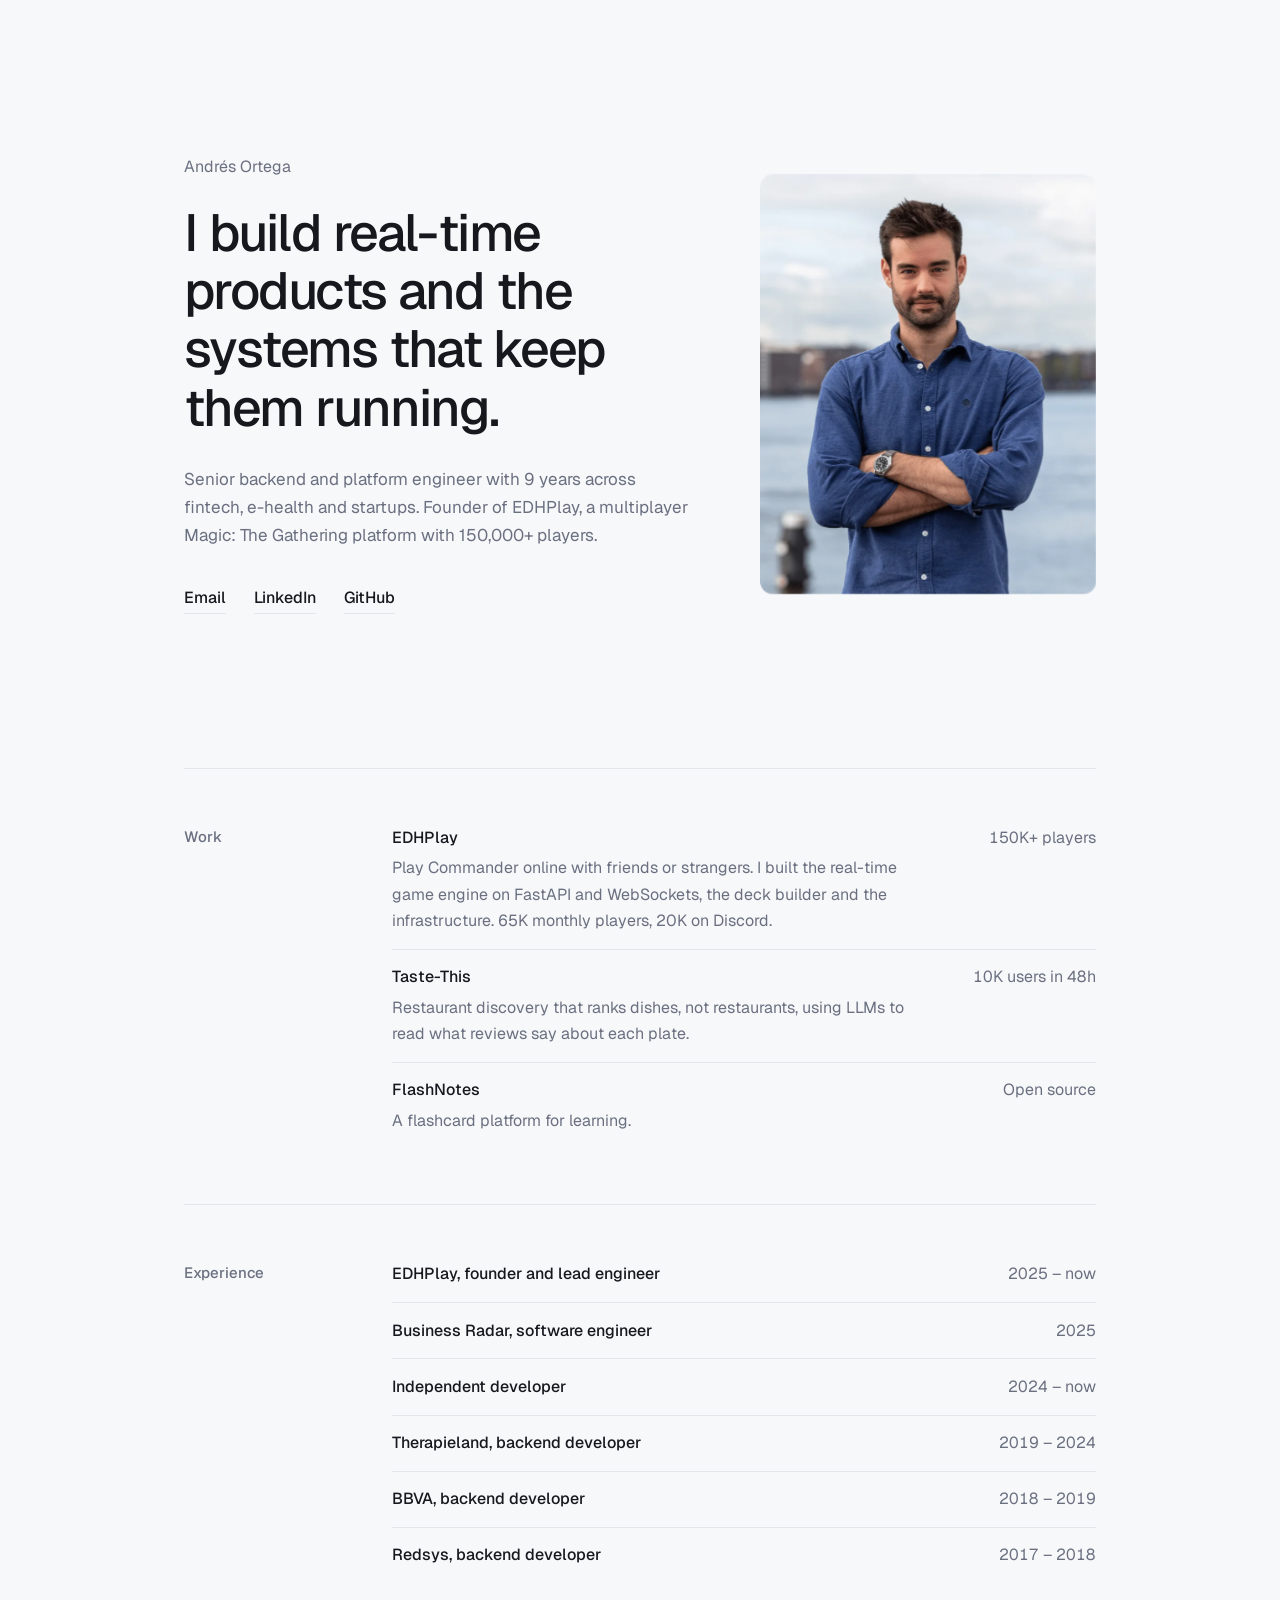
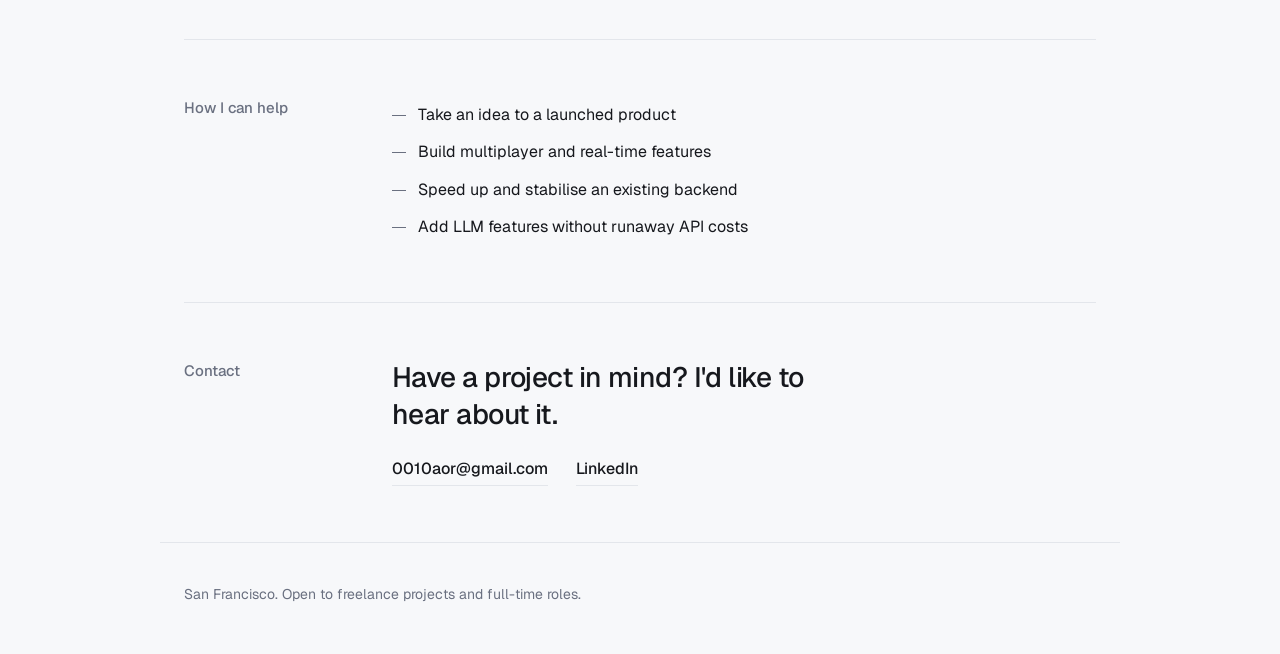
==== index.html @ 53823cbc "Minimal redesign with new portrait" ====
<!doctype html>
<html lang="en">
<head>
<meta charset="utf-8">
<meta name="viewport" content="width=device-width, initial-scale=1">
<title>Andrés Ortega</title>
<meta name="description" content="Senior backend and platform engineer. Founder of EDHPlay, a real-time multiplayer platform with 150K+ players. Available for freelance projects and full-time roles.">
<meta property="og:title" content="Andrés Ortega, backend and platform engineer">
<meta property="og:description" content="I build real-time products and the systems that keep them running.">
<meta property="og:image" content="https://0010aor.github.io/andres.webp">
<link rel="icon" href="favicon.png">
<link rel="preload" as="image" href="andres.webp">
<link rel="preconnect" href="https://fonts.googleapis.com">
<link rel="preconnect" href="https://fonts.gstatic.com" crossorigin>
<link href="https://fonts.googleapis.com/css2?family=Geist:wght@400;500;600&display=swap" rel="stylesheet">
<style>
  :root {
    --bg: #f7f8fa;
    --ink: #16181d;
    --muted: #6a7080;
    --rule: #e3e6eb;
    --accent: #2f4e8c;
  }
  @media (prefers-color-scheme: dark) {
    :root {
      --bg: #101216;
      --ink: #eceef2;
      --muted: #8e95a3;
      --rule: #23262d;
      --accent: #8fa9e0;
    }
  }

  * { box-sizing: border-box; }
  html { -webkit-text-size-adjust: 100%; }
  body {
    margin: 0;
    background: var(--bg);
    color: var(--ink);
    font: 400 1rem/1.65 'Geist', system-ui, sans-serif;
    -webkit-font-smoothing: antialiased;
  }
  a { color: inherit; text-decoration: none; }
  a:focus-visible { outline: 2px solid var(--accent); outline-offset: 3px; border-radius: 2px; }

  main { max-width: 60rem; margin: 0 auto; padding: 0 1.5rem; }

  .hero {
    display: grid;
    grid-template-columns: 1fr 21rem;
    gap: 4rem;
    align-items: center;
    min-height: min(88vh, 48rem);
    padding: 4rem 0;
  }
  .hero .name { margin: 0 0 1.5rem; color: var(--muted); }
  .hero h1 {
    margin: 0;
    font-size: clamp(2rem, 4.4vw, 3.25rem);
    line-height: 1.12;
    font-weight: 500;
    letter-spacing: -.03em;
    max-width: 16ch;
  }
  .hero .intro { margin: 1.75rem 0 0; max-width: 32rem; color: var(--muted); font-size: 1.0625rem; }
  .hero img {
    width: 100%;
    height: auto;
    display: block;
    animation: rise .9s cubic-bezier(.2, .7, .2, 1) both;
  }
  @keyframes rise {
    from { opacity: 0; transform: translateY(12px); }
  }
  @media (prefers-reduced-motion: reduce) {
    .hero img { animation: none; }
  }

  .links { display: flex; flex-wrap: wrap; gap: 1.75rem; margin-top: 2.25rem; }
  .links a { font-weight: 500; border-bottom: 1px solid var(--rule); padding-bottom: 2px; transition: border-color .2s, color .2s; }
  .links a:hover { color: var(--accent); border-color: var(--accent); }

  section {
    display: grid;
    grid-template-columns: 11rem 1fr;
    gap: 2rem;
    padding: 3.5rem 0;
    border-top: 1px solid var(--rule);
  }
  h2 { margin: 0; font-size: .9375rem; font-weight: 500; color: var(--muted); }

  ol, ul { list-style: none; margin: 0; padding: 0; }
  .list li { display: grid; grid-template-columns: 1fr auto; gap: .25rem 2rem; padding: .9rem 0; }
  .list li + li { border-top: 1px solid var(--rule); }
  .list li:first-child { padding-top: 0; }
  .list b { font-weight: 500; }
  .list p { grid-column: 1 / -1; margin: 0; color: var(--muted); max-width: 34rem; }
  .list time, .list .meta { color: var(--muted); font-variant-numeric: tabular-nums; white-space: nowrap; }
  .list a b { transition: color .2s; }
  .list a:hover b { color: var(--accent); }

  .offer li { display: flex; gap: .75rem; padding: .35rem 0; }
  .offer li::before { content: ''; flex: none; width: .9rem; height: 1px; margin-top: .8em; background: var(--muted); }

  .contact p { margin: 0; font-size: clamp(1.375rem, 3vw, 1.75rem); line-height: 1.3; letter-spacing: -.02em; font-weight: 500; max-width: 22ch; }
  .contact .links { margin-top: 1.5rem; }

  footer { max-width: 60rem; margin: 0 auto; padding: 2.5rem 1.5rem 3rem; color: var(--muted); font-size: .875rem; border-top: 1px solid var(--rule); }

  @media (max-width: 760px) {
    .hero { grid-template-columns: 1fr; gap: 2.5rem; min-height: 0; padding: 2.5rem 0 3.5rem; }
    .hero img { max-width: 15rem; order: -1; }
    section { grid-template-columns: 1fr; gap: 1.25rem; padding: 2.75rem 0; }
  }
</style>
</head>
<body>
<main>
  <header class="hero">
    <div>
      <p class="name">Andrés Ortega</p>
      <h1>I build real-time products and the systems that keep them running.</h1>
      <p class="intro">Senior backend and platform engineer with 9 years across fintech, e-health and startups. Founder of EDHPlay, a multiplayer Magic: The Gathering platform with 150,000+ players.</p>
      <nav class="links" aria-label="Contact">
        <a href="mailto:0010aor@gmail.com?subject=Project%20inquiry">Email</a>
        <a href="https://www.linkedin.com/in/0010aor/" target="_blank" rel="noopener">LinkedIn</a>
        <a href="https://github.com/0010aor" target="_blank" rel="noopener">GitHub</a>
      </nav>
    </div>
    <img src="andres.webp" width="800" height="1001" alt="Andrés Ortega">
  </header>

  <section aria-labelledby="work">
    <h2 id="work">Work</h2>
    <ul class="list">
      <li>
        <a href="https://edhplay.com" target="_blank" rel="noopener"><b>EDHPlay</b></a>
        <span class="meta">150K+ players</span>
        <p>Play Commander online with friends or strangers. I built the real-time game engine on FastAPI and WebSockets, the deck builder and the infrastructure. 65K monthly players, 20K on Discord.</p>
      </li>
      <li>
        <b>Taste-This</b>
        <span class="meta">10K users in 48h</span>
        <p>Restaurant discovery that ranks dishes, not restaurants, using LLMs to read what reviews say about each plate.</p>
      </li>
      <li>
        <a href="https://flash-notes.com" target="_blank" rel="noopener"><b>FlashNotes</b></a>
        <span class="meta">Open source</span>
        <p>A flashcard platform for learning.</p>
      </li>
    </ul>
  </section>

  <section aria-labelledby="experience">
    <h2 id="experience">Experience</h2>
    <ol class="list">
      <li><b>EDHPlay, founder and lead engineer</b><time>2025 – now</time></li>
      <li><b>Business Radar, software engineer</b><time>2025</time></li>
      <li><b>Independent developer</b><time>2024 – now</time></li>
      <li><b>Therapieland, backend developer</b><time>2019 – 2024</time></li>
      <li><b>BBVA, backend developer</b><time>2018 – 2019</time></li>
      <li><b>Redsys, backend developer</b><time>2017 – 2018</time></li>
    </ol>
  </section>

  <section aria-labelledby="help">
    <h2 id="help">How I can help</h2>
    <ul class="offer">
      <li>Take an idea to a launched product</li>
      <li>Build multiplayer and real-time features</li>
      <li>Speed up and stabilise an existing backend</li>
      <li>Add LLM features without runaway API costs</li>
    </ul>
  </section>

  <section class="contact" aria-labelledby="contact">
    <h2 id="contact">Contact</h2>
    <div>
      <p>Have a project in mind? I'd like to hear about it.</p>
      <nav class="links" aria-label="Contact">
        <a href="mailto:0010aor@gmail.com?subject=Project%20inquiry">0010aor@gmail.com</a>
        <a href="https://www.linkedin.com/in/0010aor/" target="_blank" rel="noopener">LinkedIn</a>
      </nav>
    </div>
  </section>
</main>
<footer>San Francisco. Open to freelance projects and full-time roles.</footer>
</body>
</html>
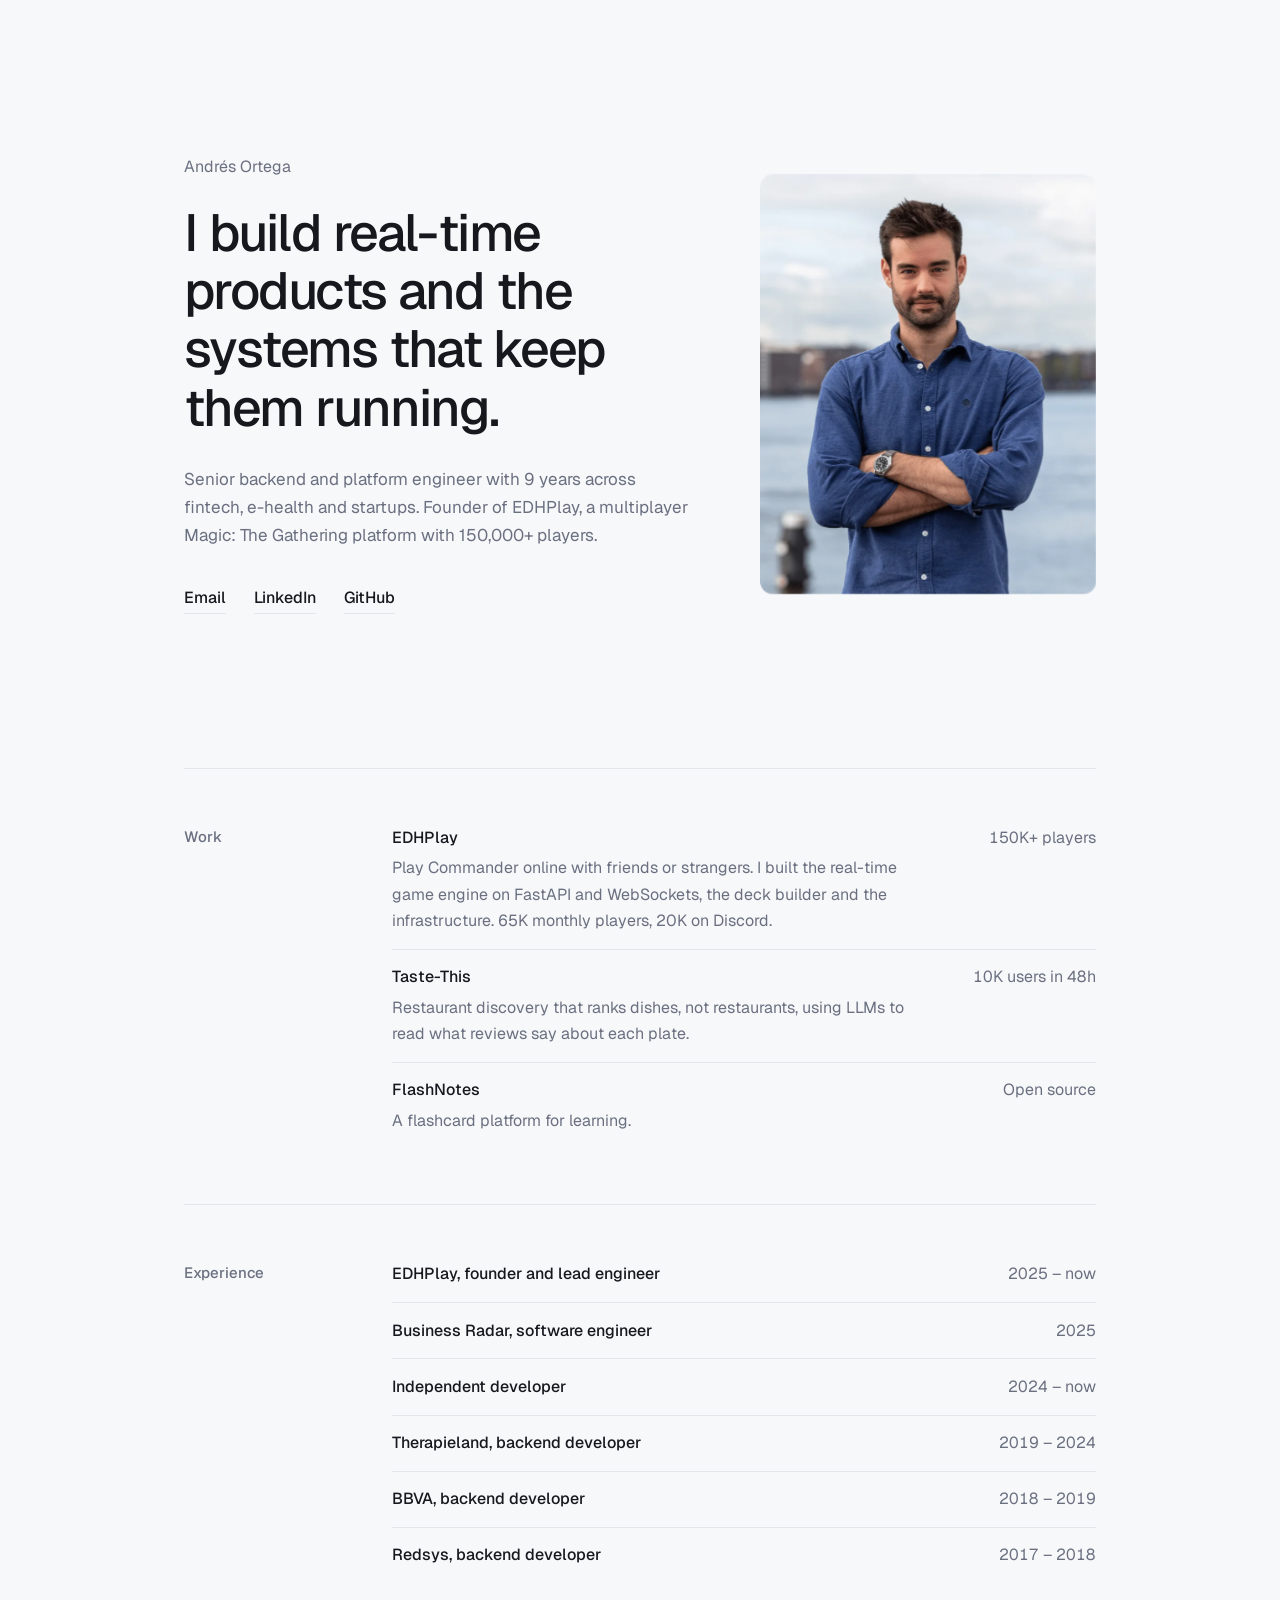
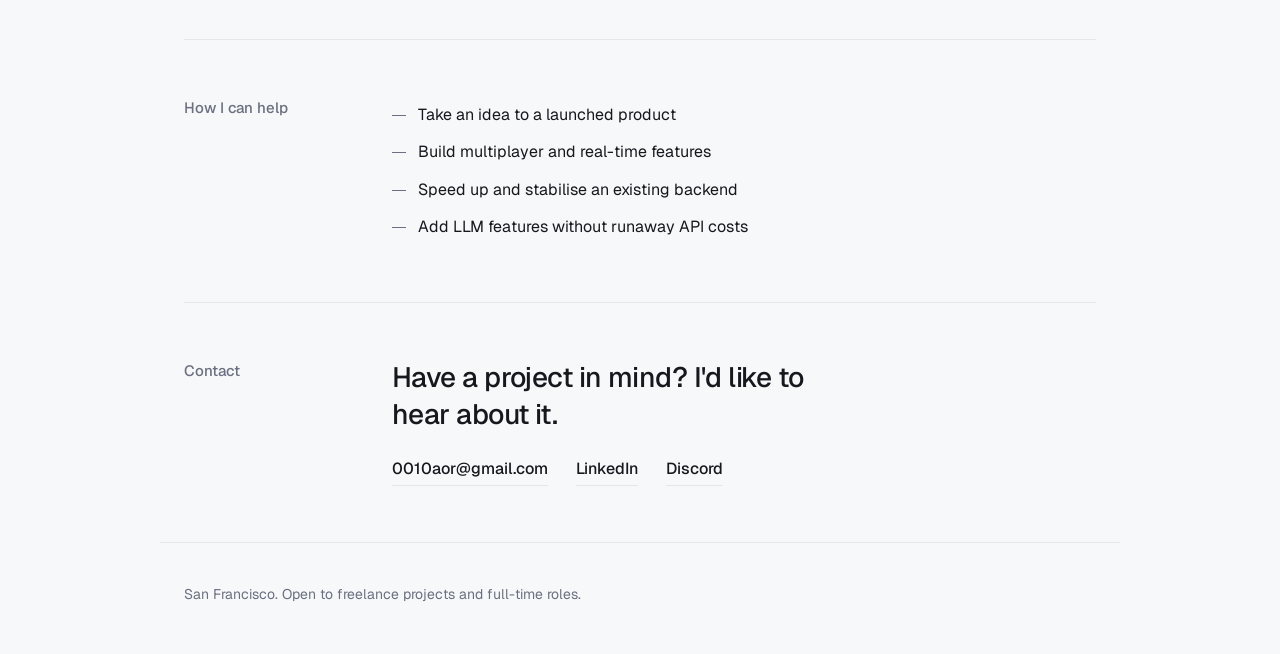
==== commit ba673f0a: "Add Discord to contact links" ====
--- a/index.html
+++ b/index.html
@@ -3,13 +3,44 @@
 <head>
 <meta charset="utf-8">
 <meta name="viewport" content="width=device-width, initial-scale=1">
-<title>Andrés Ortega</title>
-<meta name="description" content="Senior backend and platform engineer. Founder of EDHPlay, a real-time multiplayer platform with 150K+ players. Available for freelance projects and full-time roles.">
+<title>Andrés Ortega, backend engineer and founder of EDHPlay</title>
+<meta name="description" content="Andrés Ortega is a senior backend and platform engineer with 9 years in fintech, e-health and startups, and the founder of EDHPlay, a real-time multiplayer platform with 150K+ players. Available for freelance projects and full-time roles.">
+<link rel="canonical" href="https://0010aor.github.io/">
+<meta name="author" content="Andrés Ortega Rodríguez">
+<meta property="og:type" content="profile">
+<meta property="og:url" content="https://0010aor.github.io/">
+<meta property="og:site_name" content="Andrés Ortega">
 <meta property="og:title" content="Andrés Ortega, backend and platform engineer">
-<meta property="og:description" content="I build real-time products and the systems that keep them running.">
-<meta property="og:image" content="https://0010aor.github.io/andres.webp">
+<meta property="og:description" content="I build real-time products and the systems that keep them running. Founder of EDHPlay, 150K+ players.">
+<meta property="og:image" content="https://0010aor.github.io/og.jpg">
+<meta property="og:image:width" content="1200">
+<meta property="og:image:height" content="630">
+<meta property="og:image:alt" content="Andrés Ortega, backend and platform engineer">
+<meta property="profile:first_name" content="Andrés">
+<meta property="profile:last_name" content="Ortega">
+<meta name="twitter:card" content="summary_large_image">
+<meta name="twitter:title" content="Andrés Ortega, backend and platform engineer">
+<meta name="twitter:description" content="I build real-time products and the systems that keep them running. Founder of EDHPlay, 150K+ players.">
+<meta name="twitter:image" content="https://0010aor.github.io/og.jpg">
+<meta name="theme-color" content="#f7f8fa" media="(prefers-color-scheme: light)">
+<meta name="theme-color" content="#101216" media="(prefers-color-scheme: dark)">
+<script type="application/ld+json">
+{
+  "@context": "https://schema.org",
+  "@type": "Person",
+  "name": "Andrés Ortega Rodríguez",
+  "alternateName": "Andrés Ortega",
+  "url": "https://0010aor.github.io/",
+  "image": "https://0010aor.github.io/andres.webp",
+  "jobTitle": "Senior Backend and Platform Engineer",
+  "worksFor": { "@type": "Organization", "name": "EDHPlay", "url": "https://edhplay.com" },
+  "address": { "@type": "PostalAddress", "addressLocality": "San Francisco", "addressRegion": "CA", "addressCountry": "US" },
+  "alumniOf": { "@type": "CollegeOrUniversity", "name": "University of Jaén" },
+  "knowsAbout": ["Python", "FastAPI", "Django", "TypeScript", "React", "PostgreSQL", "WebSockets", "AWS", "Kubernetes", "LLM integration"],
+  "sameAs": ["https://www.linkedin.com/in/0010aor/", "https://github.com/0010aor"]
+}
+</script>
 <link rel="icon" href="favicon.png">
-<link rel="preload" as="image" href="andres.webp">
 <link rel="preconnect" href="https://fonts.googleapis.com">
 <link rel="preconnect" href="https://fonts.gstatic.com" crossorigin>
 <link href="https://fonts.googleapis.com/css2?family=Geist:wght@400;500;600&display=swap" rel="stylesheet">
@@ -53,8 +84,8 @@
     min-height: min(88vh, 48rem);
     padding: 4rem 0;
   }
-  .hero .name { margin: 0 0 1.5rem; color: var(--muted); }
-  .hero h1 {
+  .hero .name { margin: 0 0 1.5rem; color: var(--muted); font-size: 1rem; font-weight: 400; letter-spacing: 0; }
+  .hero .headline {
     margin: 0;
     font-size: clamp(2rem, 4.4vw, 3.25rem);
     line-height: 1.12;
@@ -118,8 +149,8 @@
 <main>
   <header class="hero">
     <div>
-      <p class="name">Andrés Ortega</p>
-      <h1>I build real-time products and the systems that keep them running.</h1>
+      <h1 class="name">Andrés Ortega</h1>
+      <p class="headline">I build real-time products and the systems that keep them running.</p>
       <p class="intro">Senior backend and platform engineer with 9 years across fintech, e-health and startups. Founder of EDHPlay, a multiplayer Magic: The Gathering platform with 150,000+ players.</p>
       <nav class="links" aria-label="Contact">
         <a href="mailto:0010aor@gmail.com?subject=Project%20inquiry">Email</a>
@@ -127,7 +158,7 @@
         <a href="https://github.com/0010aor" target="_blank" rel="noopener">GitHub</a>
       </nav>
     </div>
-    <img src="andres.webp" width="800" height="1001" alt="Andrés Ortega">
+    <img src="andres.webp" width="800" height="1001" alt="Portrait of Andrés Ortega" fetchpriority="high">
   </header>
 
   <section aria-labelledby="work">
@@ -180,6 +211,7 @@
       <nav class="links" aria-label="Contact">
         <a href="mailto:0010aor@gmail.com?subject=Project%20inquiry">0010aor@gmail.com</a>
         <a href="https://www.linkedin.com/in/0010aor/" target="_blank" rel="noopener">LinkedIn</a>
+        <a href="https://discord.com/users/250268604782739456" target="_blank" rel="noopener">Discord</a>
       </nav>
     </div>
   </section>
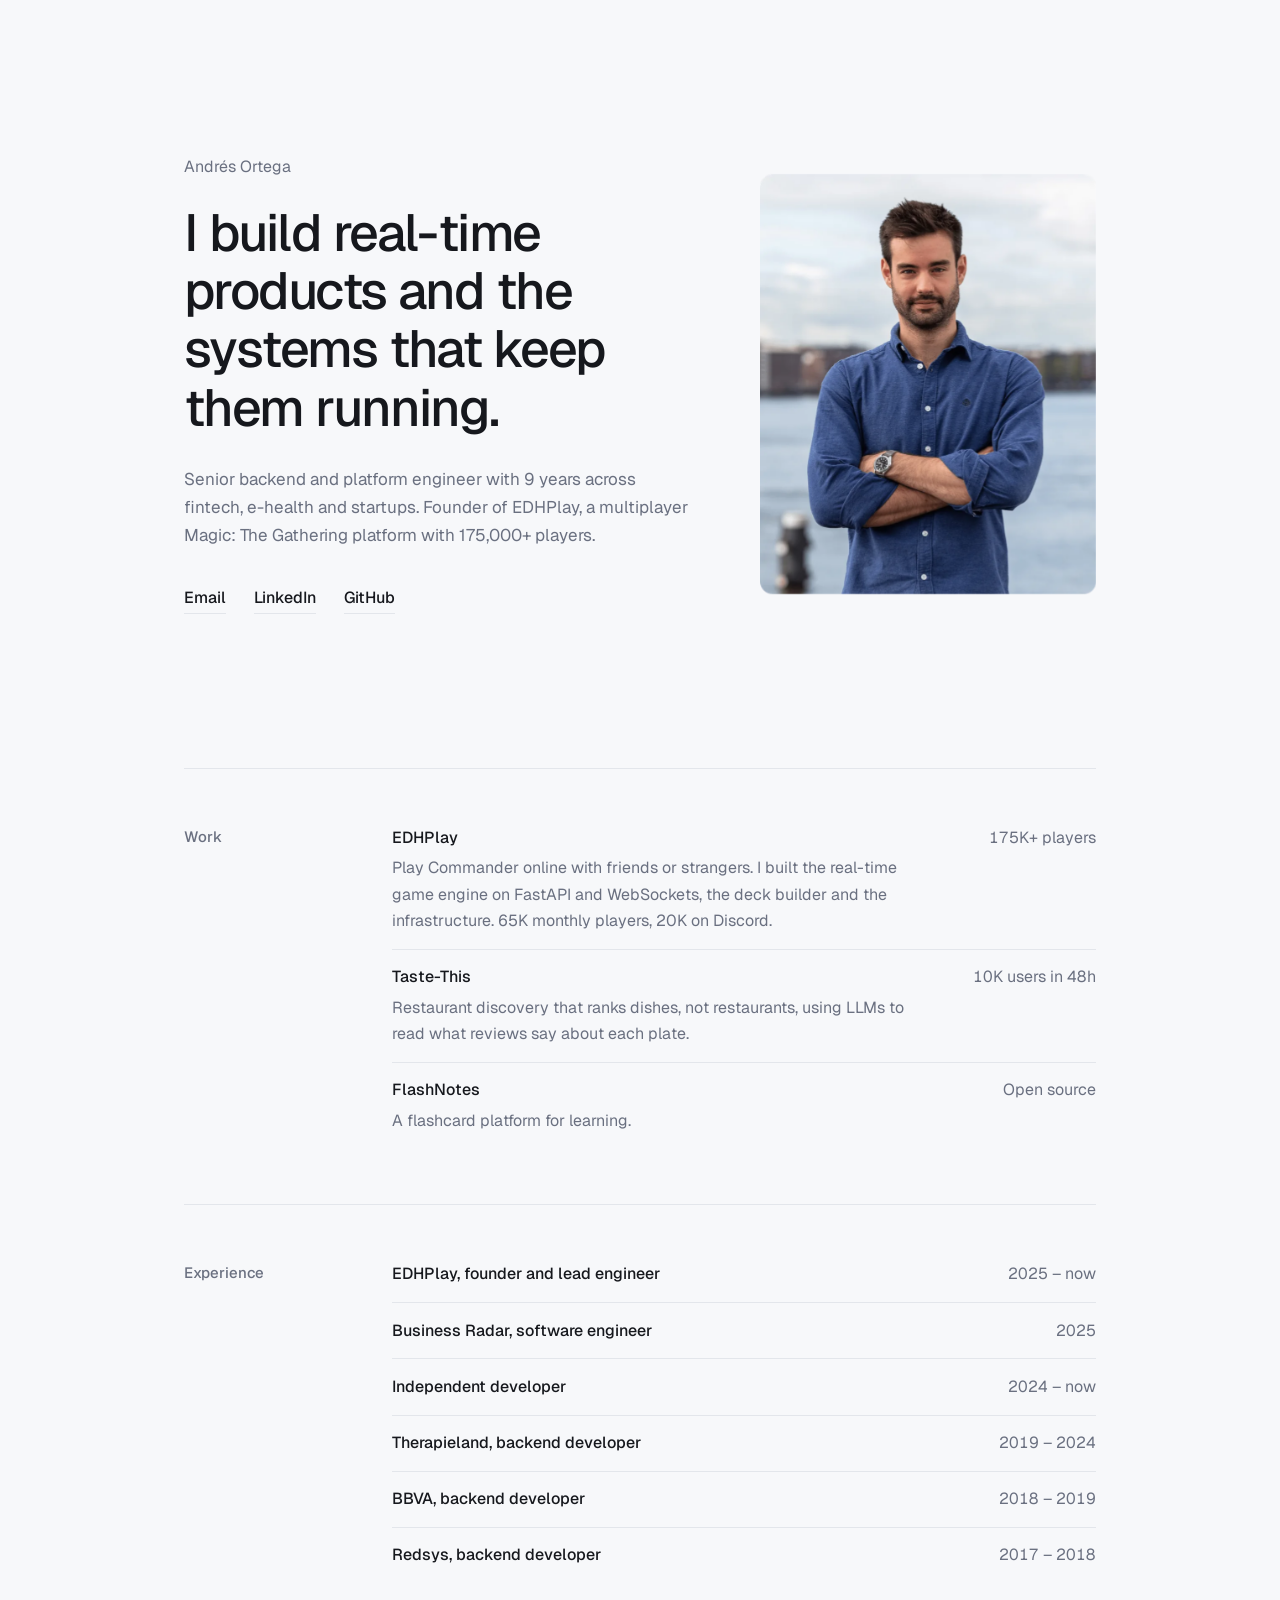
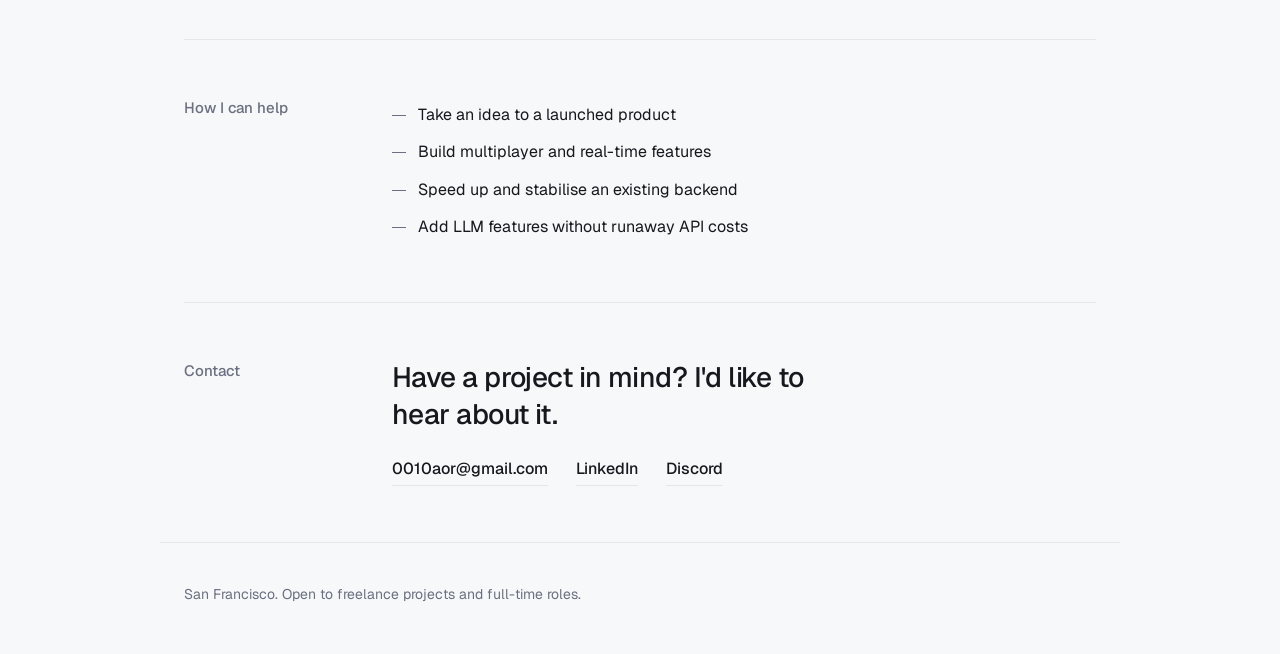
==== commit 9d736d8c: "Update EDHPlay player count to 175K+" ====
--- a/index.html
+++ b/index.html
@@ -4,14 +4,14 @@
 <meta charset="utf-8">
 <meta name="viewport" content="width=device-width, initial-scale=1">
 <title>Andrés Ortega, backend engineer and founder of EDHPlay</title>
-<meta name="description" content="Andrés Ortega is a senior backend and platform engineer with 9 years in fintech, e-health and startups, and the founder of EDHPlay, a real-time multiplayer platform with 150K+ players. Available for freelance projects and full-time roles.">
+<meta name="description" content="Andrés Ortega is a senior backend and platform engineer with 9 years in fintech, e-health and startups, and the founder of EDHPlay, a real-time multiplayer platform with 175K+ players. Available for freelance projects and full-time roles.">
 <link rel="canonical" href="https://0010aor.github.io/">
 <meta name="author" content="Andrés Ortega Rodríguez">
 <meta property="og:type" content="profile">
 <meta property="og:url" content="https://0010aor.github.io/">
 <meta property="og:site_name" content="Andrés Ortega">
 <meta property="og:title" content="Andrés Ortega, backend and platform engineer">
-<meta property="og:description" content="I build real-time products and the systems that keep them running. Founder of EDHPlay, 150K+ players.">
+<meta property="og:description" content="I build real-time products and the systems that keep them running. Founder of EDHPlay, 175K+ players.">
 <meta property="og:image" content="https://0010aor.github.io/og.jpg">
 <meta property="og:image:width" content="1200">
 <meta property="og:image:height" content="630">
@@ -20,7 +20,7 @@
 <meta property="profile:last_name" content="Ortega">
 <meta name="twitter:card" content="summary_large_image">
 <meta name="twitter:title" content="Andrés Ortega, backend and platform engineer">
-<meta name="twitter:description" content="I build real-time products and the systems that keep them running. Founder of EDHPlay, 150K+ players.">
+<meta name="twitter:description" content="I build real-time products and the systems that keep them running. Founder of EDHPlay, 175K+ players.">
 <meta name="twitter:image" content="https://0010aor.github.io/og.jpg">
 <meta name="theme-color" content="#f7f8fa" media="(prefers-color-scheme: light)">
 <meta name="theme-color" content="#101216" media="(prefers-color-scheme: dark)">
@@ -151,7 +151,7 @@
     <div>
       <h1 class="name">Andrés Ortega</h1>
       <p class="headline">I build real-time products and the systems that keep them running.</p>
-      <p class="intro">Senior backend and platform engineer with 9 years across fintech, e-health and startups. Founder of EDHPlay, a multiplayer Magic: The Gathering platform with 150,000+ players.</p>
+      <p class="intro">Senior backend and platform engineer with 9 years across fintech, e-health and startups. Founder of EDHPlay, a multiplayer Magic: The Gathering platform with 175,000+ players.</p>
       <nav class="links" aria-label="Contact">
         <a href="mailto:0010aor@gmail.com?subject=Project%20inquiry">Email</a>
         <a href="https://www.linkedin.com/in/0010aor/" target="_blank" rel="noopener">LinkedIn</a>
@@ -166,7 +166,7 @@
     <ul class="list">
       <li>
         <a href="https://edhplay.com" target="_blank" rel="noopener"><b>EDHPlay</b></a>
-        <span class="meta">150K+ players</span>
+        <span class="meta">175K+ players</span>
         <p>Play Commander online with friends or strangers. I built the real-time game engine on FastAPI and WebSockets, the deck builder and the infrastructure. 65K monthly players, 20K on Discord.</p>
       </li>
       <li>
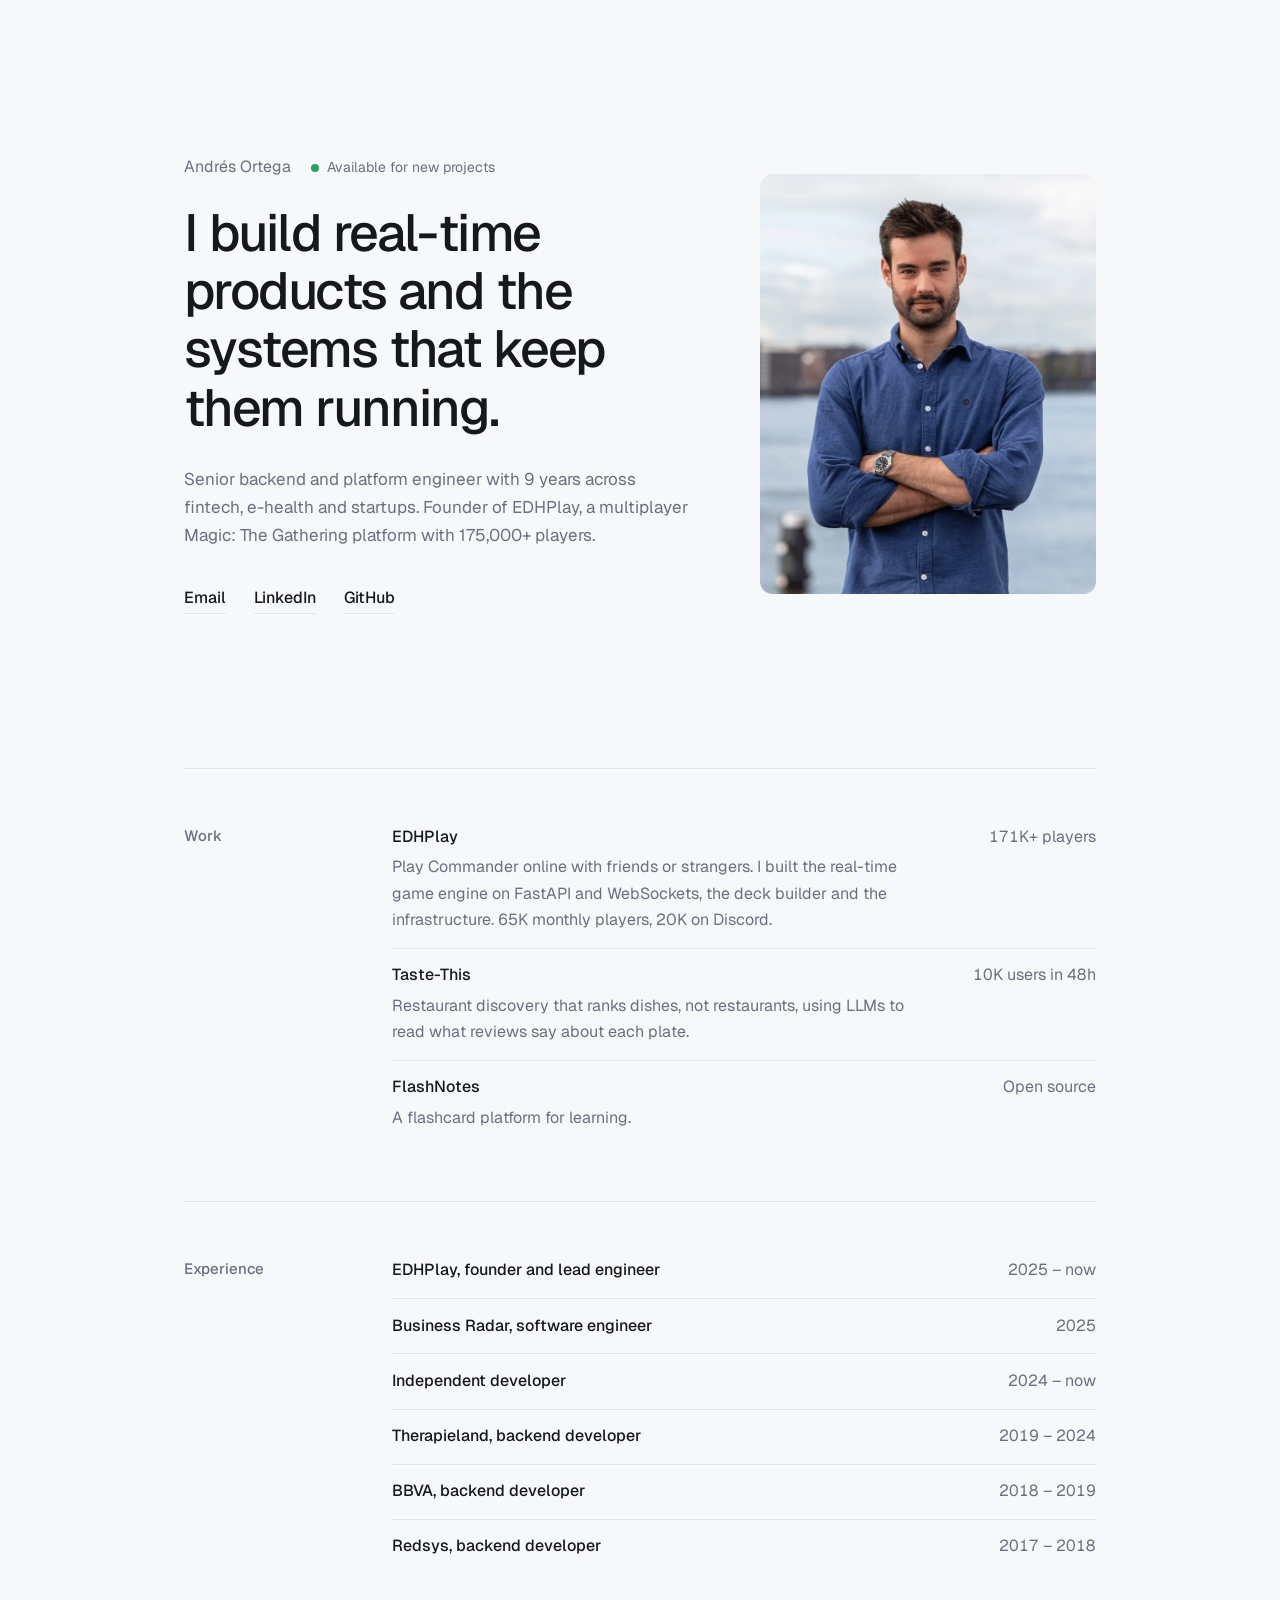
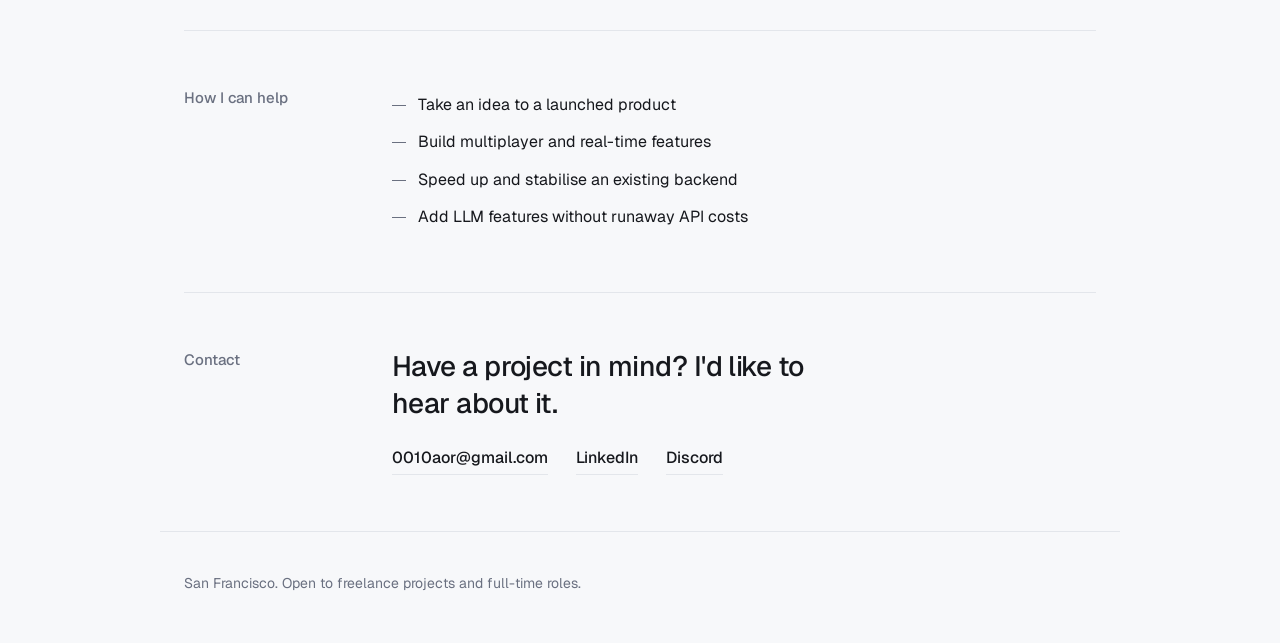
==== commit 3c2a37d3: "Add motion: headline reveals, portrait wipe and tilt, scroll-drawn dividers, count-up" ====
--- a/index.html
+++ b/index.html
@@ -44,8 +44,13 @@
 <link rel="preconnect" href="https://fonts.googleapis.com">
 <link rel="preconnect" href="https://fonts.gstatic.com" crossorigin>
 <link href="https://fonts.googleapis.com/css2?family=Geist:wght@400;500;600&display=swap" rel="stylesheet">
+<script>
+  if (!matchMedia('(prefers-reduced-motion: reduce)').matches) document.documentElement.classList.add('motion')
+</script>
 <style>
   :root {
+    --ease: cubic-bezier(.16, 1, .3, 1);
+    --live: #2e9e5b;
     --bg: #f7f8fa;
     --ink: #16181d;
     --muted: #6a7080;
@@ -94,39 +99,98 @@
     max-width: 16ch;
   }
   .hero .intro { margin: 1.75rem 0 0; max-width: 32rem; color: var(--muted); font-size: 1.0625rem; }
-  .hero img {
-    width: 100%;
-    height: auto;
-    display: block;
-    animation: rise .9s cubic-bezier(.2, .7, .2, 1) both;
-  }
-  @keyframes rise {
-    from { opacity: 0; transform: translateY(12px); }
-  }
-  @media (prefers-reduced-motion: reduce) {
-    .hero img { animation: none; }
-  }
+  .name-row { display: flex; flex-wrap: wrap; align-items: baseline; gap: .5rem 1.25rem; margin: 0 0 1.5rem; }
+  .name-row .name { margin: 0; }
+  .status { display: inline-flex; align-items: center; gap: .5rem; font-size: .875rem; color: var(--muted); }
+  .status::before {
+    content: ''; width: .5rem; height: .5rem; border-radius: 50%; background: var(--live);
+    box-shadow: 0 0 0 0 color-mix(in srgb, var(--live) 55%, transparent);
+  }
+  html.motion .status::before { animation: pulse 2.4s var(--ease) infinite; }
+  @keyframes pulse {
+    70%, 100% { box-shadow: 0 0 0 .55rem color-mix(in srgb, var(--live) 0%, transparent); }
+  }
+
+  .portrait {
+    position: relative;
+    border-radius: 8px;
+    overflow: hidden;
+    transform: perspective(900px) rotateX(var(--rx, 0deg)) rotateY(var(--ry, 0deg));
+    will-change: transform;
+  }
+  .portrait img { width: 100%; height: auto; display: block; }
+  .portrait::after {
+    content: '';
+    position: absolute; inset: 0;
+    background: radial-gradient(circle at var(--mx, 50%) var(--my, 30%), rgb(255 255 255 / .35), transparent 50%);
+    mix-blend-mode: soft-light;
+    opacity: 0;
+    transition: opacity .6s var(--ease);
+    pointer-events: none;
+  }
+  .portrait:hover::after { opacity: 1; }
+
+  .sr-only { position: absolute; width: 1px; height: 1px; overflow: hidden; clip-path: inset(50%); white-space: nowrap; }
+  .split .w { display: inline-block; overflow: hidden; vertical-align: top; padding-bottom: .1em; margin-bottom: -.1em; }
+  .split .w > span { display: inline-block; }
+
+  html.motion .split .w > span {
+    transform: translateY(110%);
+    transition: transform 1.1s var(--ease);
+    transition-delay: calc(var(--d, 0ms) + var(--i) * 45ms);
+  }
+  html.motion .split.in .w > span { transform: none; }
+
+  html.motion .fade { opacity: 0; transform: translateY(10px); transition: opacity 1s var(--ease), transform 1s var(--ease); transition-delay: var(--d, 0ms); }
+  html.motion .fade.in { opacity: 1; transform: none; }
+
+  html.motion .portrait { clip-path: inset(100% 0 0 0 round 8px); transition: clip-path 1.4s var(--ease) .25s; }
+  html.motion .portrait img { transform: scale(1.18); transition: transform 1.9s var(--ease) .25s; }
+  html.motion .portrait.in { clip-path: inset(0 0 0 0 round 8px); }
+  html.motion .portrait.in img { transform: none; }
 
   .links { display: flex; flex-wrap: wrap; gap: 1.75rem; margin-top: 2.25rem; }
-  .links a { font-weight: 500; border-bottom: 1px solid var(--rule); padding-bottom: 2px; transition: border-color .2s, color .2s; }
-  .links a:hover { color: var(--accent); border-color: var(--accent); }
+  .links a {
+    font-weight: 500;
+    padding-bottom: 3px;
+    background:
+      linear-gradient(var(--accent), var(--accent)) 0 100% / 0 1px no-repeat,
+      linear-gradient(var(--rule), var(--rule)) 0 100% / 100% 1px no-repeat;
+    transition: background-size .5s var(--ease), color .3s;
+  }
+  .links a:hover { color: var(--accent); background-size: 100% 1px, 100% 1px; }
 
   section {
     display: grid;
     grid-template-columns: 11rem 1fr;
     gap: 2rem;
     padding: 3.5rem 0;
-    border-top: 1px solid var(--rule);
-  }
+    position: relative;
+  }
+  section::before, .list li + li::before {
+    content: ''; position: absolute; top: 0; left: 0; right: 0; height: 1px;
+    background: var(--rule); transform-origin: left;
+  }
+  html.motion section::before { transform: scaleX(0); transition: transform 1.4s var(--ease); }
+  html.motion section.in::before { transform: none; }
+  html.motion .list li + li::before { transform: scaleX(0); transition: transform 1.1s var(--ease); transition-delay: calc(200ms + var(--i) * 90ms); }
+  html.motion section.in .list li + li::before { transform: none; }
+  html.motion section h2, html.motion .list li > *, html.motion .offer li {
+    opacity: 0; transition: opacity .9s var(--ease); transition-delay: calc(150ms + var(--i, 0) * 90ms);
+  }
+  html.motion section.in h2, html.motion section.in .list li > *, html.motion section.in .offer li { opacity: 1; }
+  html.motion .offer li::before { transform: scaleX(0); transform-origin: left; transition: transform .8s var(--ease); transition-delay: calc(250ms + var(--i) * 90ms); }
+  html.motion section.in .offer li::before { transform: none; }
   h2 { margin: 0; font-size: .9375rem; font-weight: 500; color: var(--muted); }
 
   ol, ul { list-style: none; margin: 0; padding: 0; }
   .list li { display: grid; grid-template-columns: 1fr auto; gap: .25rem 2rem; padding: .9rem 0; }
-  .list li + li { border-top: 1px solid var(--rule); }
+  .list li { position: relative; }
   .list li:first-child { padding-top: 0; }
   .list b { font-weight: 500; }
   .list p { grid-column: 1 / -1; margin: 0; color: var(--muted); max-width: 34rem; }
   .list time, .list .meta { color: var(--muted); font-variant-numeric: tabular-nums; white-space: nowrap; }
+  .list .meta { font-variant-numeric: tabular-nums; }
   .list a b { transition: color .2s; }
   .list a:hover b { color: var(--accent); }
 
@@ -140,7 +204,7 @@
 
   @media (max-width: 760px) {
     .hero { grid-template-columns: 1fr; gap: 2.5rem; min-height: 0; padding: 2.5rem 0 3.5rem; }
-    .hero img { max-width: 15rem; order: -1; }
+    .portrait { max-width: 15rem; order: -1; }
     section { grid-template-columns: 1fr; gap: 1.25rem; padding: 2.75rem 0; }
   }
 </style>
@@ -149,16 +213,19 @@
 <main>
   <header class="hero">
     <div>
-      <h1 class="name">Andrés Ortega</h1>
-      <p class="headline">I build real-time products and the systems that keep them running.</p>
-      <p class="intro">Senior backend and platform engineer with 9 years across fintech, e-health and startups. Founder of EDHPlay, a multiplayer Magic: The Gathering platform with 175,000+ players.</p>
-      <nav class="links" aria-label="Contact">
+      <div class="name-row fade">
+        <h1 class="name">Andrés Ortega</h1>
+        <span class="status">Available for new projects</span>
+      </div>
+      <p class="headline split" style="--d: 150ms">I build real-time products and the systems that keep them running.</p>
+      <p class="intro fade" style="--d: 650ms">Senior backend and platform engineer with 9 years across fintech, e-health and startups. Founder of EDHPlay, a multiplayer Magic: The Gathering platform with 175,000+ players.</p>
+      <nav class="links fade" style="--d: 800ms" aria-label="Contact">
         <a href="mailto:0010aor@gmail.com?subject=Project%20inquiry">Email</a>
         <a href="https://www.linkedin.com/in/0010aor/" target="_blank" rel="noopener">LinkedIn</a>
         <a href="https://github.com/0010aor" target="_blank" rel="noopener">GitHub</a>
       </nav>
     </div>
-    <img src="andres.webp" width="800" height="1001" alt="Portrait of Andrés Ortega" fetchpriority="high">
+    <div class="portrait"><img src="andres.webp" width="800" height="1001" alt="Portrait of Andrés Ortega" fetchpriority="high"></div>
   </header>
 
   <section aria-labelledby="work">
@@ -166,7 +233,7 @@
     <ul class="list">
       <li>
         <a href="https://edhplay.com" target="_blank" rel="noopener"><b>EDHPlay</b></a>
-        <span class="meta">175K+ players</span>
+        <span class="meta" data-count="175" data-suffix="K+ players">175K+ players</span>
         <p>Play Commander online with friends or strangers. I built the real-time game engine on FastAPI and WebSockets, the deck builder and the infrastructure. 65K monthly players, 20K on Discord.</p>
       </li>
       <li>
@@ -207,7 +274,7 @@
   <section class="contact" aria-labelledby="contact">
     <h2 id="contact">Contact</h2>
     <div>
-      <p>Have a project in mind? I'd like to hear about it.</p>
+      <p class="split" style="--d: 200ms">Have a project in mind? I'd like to hear about it.</p>
       <nav class="links" aria-label="Contact">
         <a href="mailto:0010aor@gmail.com?subject=Project%20inquiry">0010aor@gmail.com</a>
         <a href="https://www.linkedin.com/in/0010aor/" target="_blank" rel="noopener">LinkedIn</a>
@@ -217,5 +284,120 @@
   </section>
 </main>
 <footer>San Francisco. Open to freelance projects and full-time roles.</footer>
+<script>
+(() => {
+  const root = document.documentElement
+  const motion = root.classList.contains('motion')
+
+  const splitWords = (el) => {
+    const words = el.textContent.trim().split(/\s+/)
+    const label = document.createElement('span')
+    label.className = 'sr-only'
+    label.textContent = el.textContent.trim()
+    el.textContent = ''
+    el.append(label)
+    words.forEach((word, i) => {
+      const outer = document.createElement('span')
+      outer.className = 'w'
+      outer.setAttribute('aria-hidden', 'true')
+      const inner = document.createElement('span')
+      inner.textContent = word
+      outer.style.setProperty('--i', i)
+      inner.style.setProperty('--i', i)
+      outer.append(inner)
+      el.append(outer, i < words.length - 1 ? ' ' : '')
+    })
+  }
+
+  const resetCounters = () => {
+    document.querySelectorAll('[data-count]').forEach((el) => { el.textContent = `0${el.dataset.suffix}` })
+  }
+
+  const indexChildren = () => {
+    document.querySelectorAll('section').forEach((section) => {
+      section.querySelectorAll('.list li, .offer li').forEach((li, i) => {
+        li.style.setProperty('--i', i)
+        li.querySelectorAll(':scope > *').forEach((child) => child.style.setProperty('--i', i))
+      })
+    })
+  }
+
+  const countUp = (el) => {
+    const target = Number(el.dataset.count)
+    const suffix = el.dataset.suffix
+    const start = performance.now()
+    const duration = 1800
+    const tick = (now) => {
+      const t = Math.min(1, (now - start) / duration)
+      const eased = 1 - Math.pow(1 - t, 4)
+      el.textContent = Math.round(target * eased) + suffix
+      if (t < 1) requestAnimationFrame(tick)
+    }
+    requestAnimationFrame(tick)
+  }
+
+  const revealHero = () => {
+    document.querySelectorAll('.hero .fade, .hero .split, .portrait').forEach((el) => el.classList.add('in'))
+  }
+
+  const revealOnScroll = () => {
+    const observer = new IntersectionObserver((entries) => {
+      entries.forEach((entry) => {
+        if (!entry.isIntersecting) return
+        const el = entry.target
+        el.classList.add('in')
+        el.querySelectorAll('.split').forEach((s) => s.classList.add('in'))
+        el.querySelectorAll('[data-count]').forEach((c) => setTimeout(() => countUp(c), 300))
+        observer.unobserve(el)
+      })
+    }, { rootMargin: '0px 0px -12% 0px' })
+    document.querySelectorAll('main section').forEach((section) => observer.observe(section))
+  }
+
+  const tiltPortrait = () => {
+    if (!matchMedia('(hover: hover) and (pointer: fine)').matches) return
+    const portrait = document.querySelector('.portrait')
+    let target = { x: 0, y: 0 }
+    let current = { x: 0, y: 0 }
+    let frame = null
+    const step = () => {
+      current.x += (target.x - current.x) * 0.12
+      current.y += (target.y - current.y) * 0.12
+      portrait.style.setProperty('--rx', `${(-current.y * 7).toFixed(2)}deg`)
+      portrait.style.setProperty('--ry', `${(current.x * 7).toFixed(2)}deg`)
+      const settled = Math.abs(target.x - current.x) < 0.001 && Math.abs(target.y - current.y) < 0.001
+      frame = settled ? null : requestAnimationFrame(step)
+    }
+    const kick = () => { if (!frame) frame = requestAnimationFrame(step) }
+    portrait.addEventListener('pointermove', (e) => {
+      const rect = portrait.getBoundingClientRect()
+      const px = (e.clientX - rect.left) / rect.width
+      const py = (e.clientY - rect.top) / rect.height
+      target = { x: px - 0.5, y: py - 0.5 }
+      portrait.style.setProperty('--mx', `${px * 100}%`)
+      portrait.style.setProperty('--my', `${py * 100}%`)
+      kick()
+    })
+    portrait.addEventListener('pointerleave', () => { target = { x: 0, y: 0 }; kick() })
+  }
+
+  document.querySelectorAll('.split').forEach(splitWords)
+  if (!motion) return
+  indexChildren()
+  resetCounters()
+  tiltPortrait()
+
+  const img = document.querySelector('.portrait img')
+  const fontsReady = document.fonts ? document.fonts.ready : Promise.resolve()
+  const imageReady = img.decode ? img.decode().catch(() => {}) : Promise.resolve()
+  const timeout = new Promise((resolve) => setTimeout(resolve, 900))
+  Promise.race([Promise.all([fontsReady, imageReady]), timeout]).then(() => {
+    requestAnimationFrame(() => requestAnimationFrame(() => {
+      revealHero()
+      revealOnScroll()
+    }))
+  })
+})()
+</script>
 </body>
 </html>
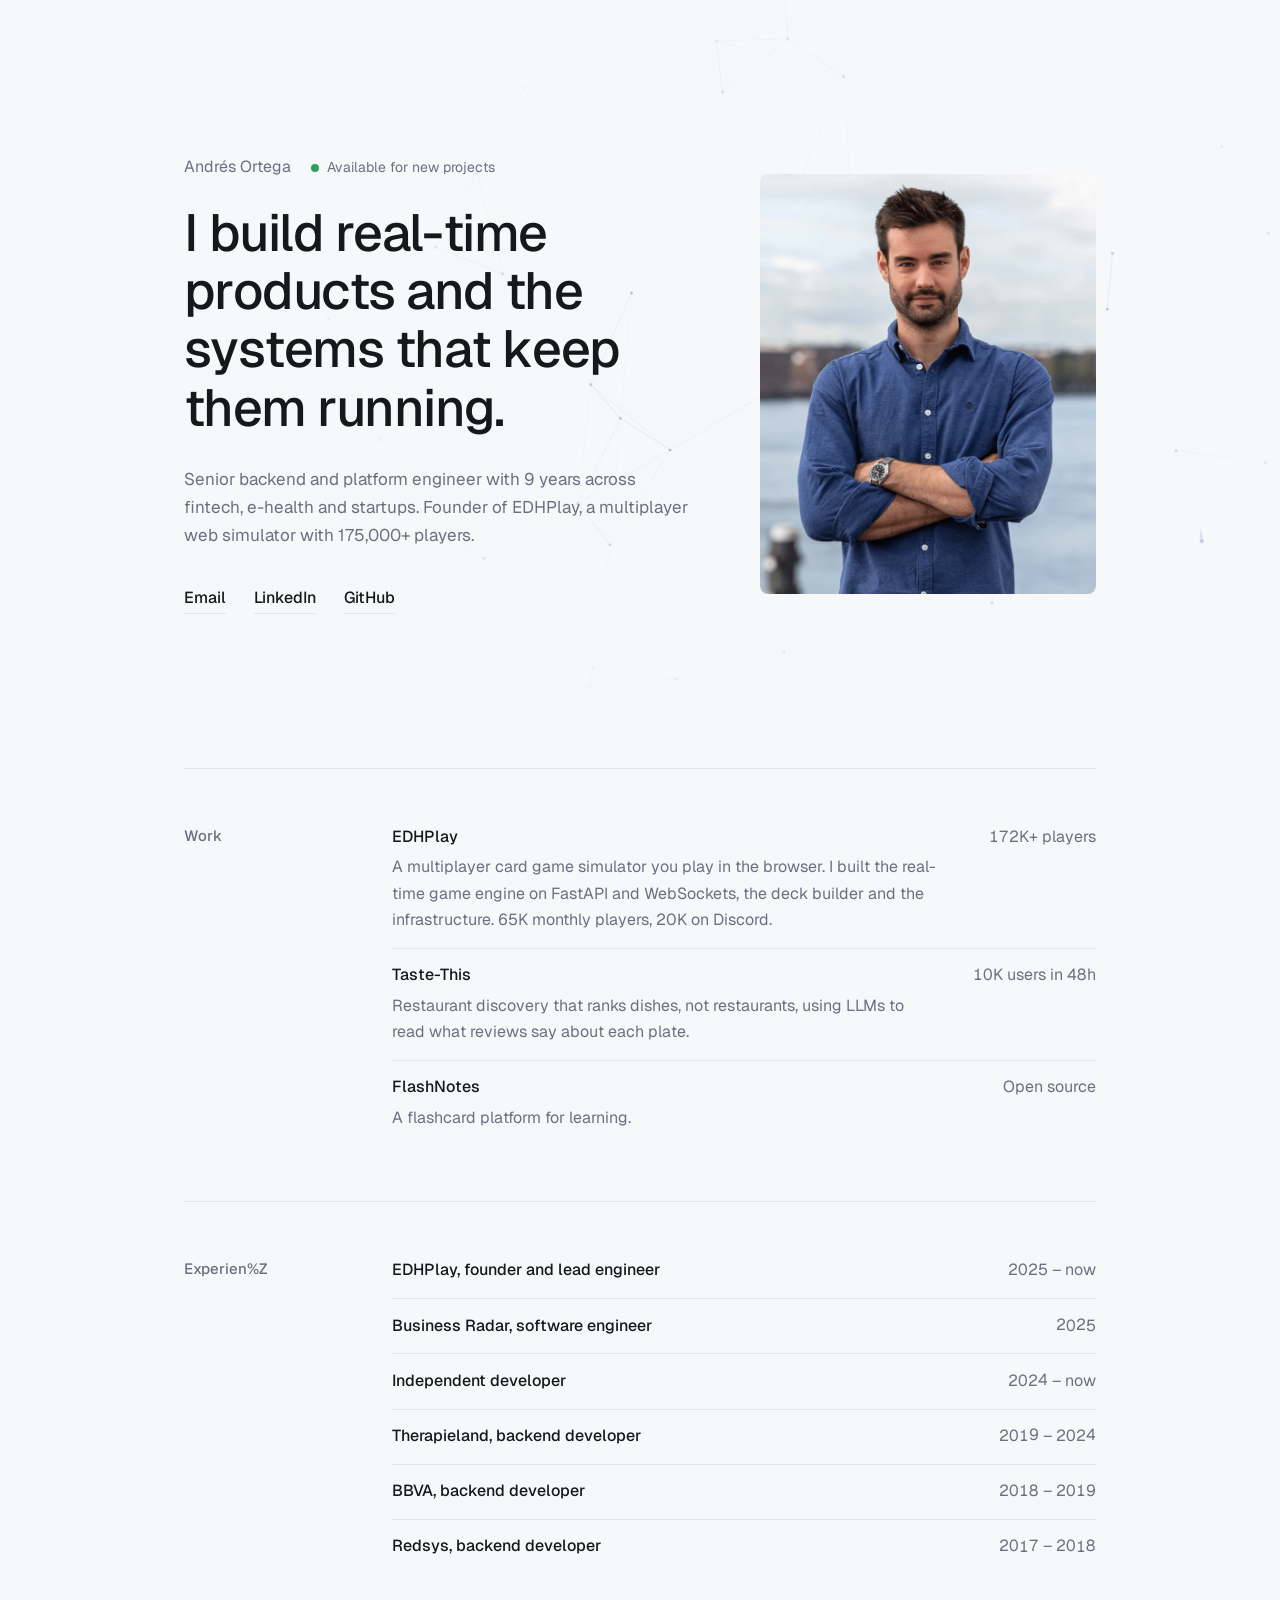
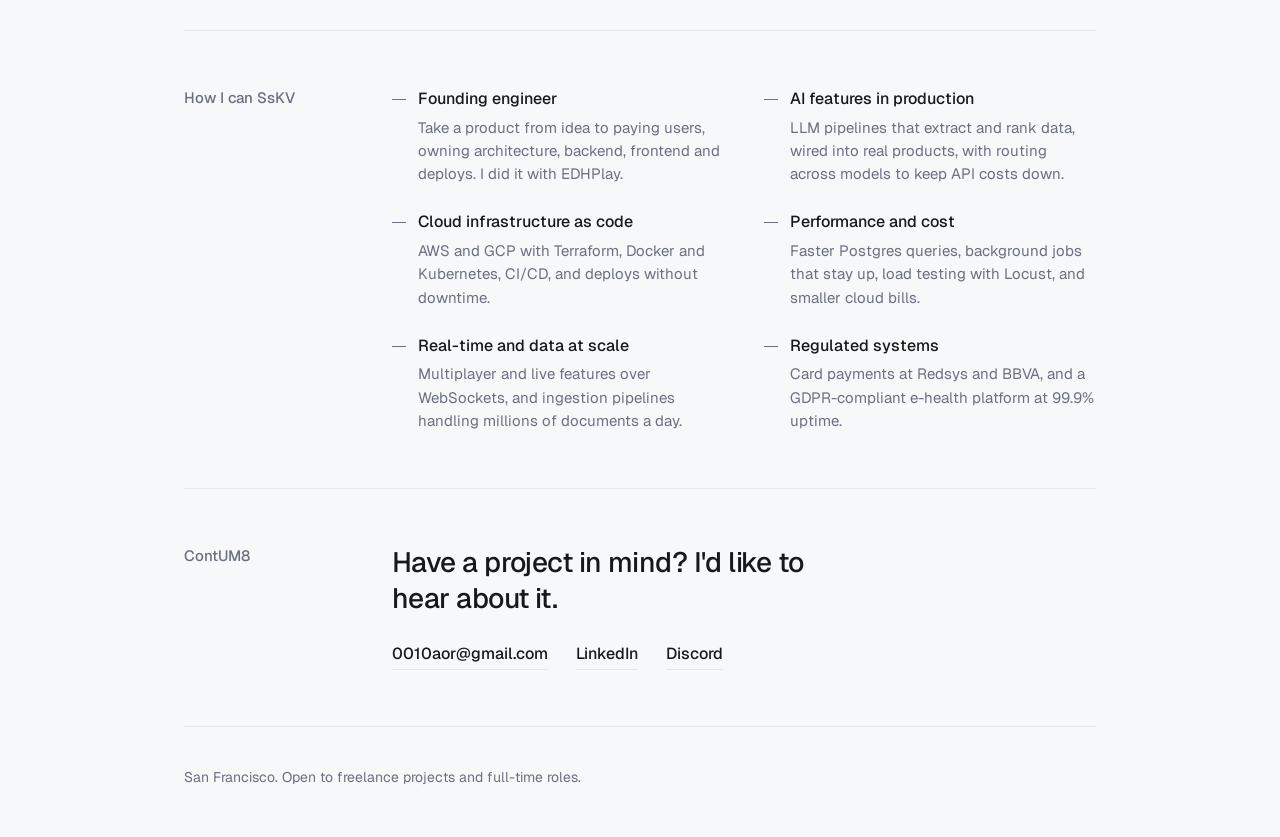
==== commit a87c2b5a: "Showcase motion, project hover previews, refined services" ====
--- a/index.html
+++ b/index.html
@@ -56,6 +56,7 @@
     --muted: #6a7080;
     --rule: #e3e6eb;
     --accent: #2f4e8c;
+    --hover: #eceff4;
   }
   @media (prefers-color-scheme: dark) {
     :root {
@@ -64,6 +65,7 @@
       --muted: #8e95a3;
       --rule: #23262d;
       --accent: #8fa9e0;
+      --hover: #171a20;
     }
   }
 
@@ -75,13 +77,22 @@
     color: var(--ink);
     font: 400 1rem/1.65 'Geist', system-ui, sans-serif;
     -webkit-font-smoothing: antialiased;
+    overflow-x: clip;
   }
   a { color: inherit; text-decoration: none; }
   a:focus-visible { outline: 2px solid var(--accent); outline-offset: 3px; border-radius: 2px; }
+  .sr-only { user-select: none; position: absolute; width: 1px; height: 1px; overflow: hidden; clip-path: inset(50%); white-space: nowrap; }
+
+  .progress {
+    position: fixed; top: 0; left: 0; right: 0; height: 2px; z-index: 10;
+    background: var(--accent); transform-origin: left; transform: scaleX(var(--p, 0));
+    pointer-events: none;
+  }
 
   main { max-width: 60rem; margin: 0 auto; padding: 0 1.5rem; }
 
   .hero {
+    position: relative;
     display: grid;
     grid-template-columns: 1fr 21rem;
     gap: 4rem;
@@ -89,8 +100,30 @@
     min-height: min(88vh, 48rem);
     padding: 4rem 0;
   }
-  .hero .name { margin: 0 0 1.5rem; color: var(--muted); font-size: 1rem; font-weight: 400; letter-spacing: 0; }
-  .hero .headline {
+  .hero > * { position: relative; }
+  .signal {
+    position: absolute; top: 0; bottom: 0; left: 50%; width: 100vw; height: 100%;
+    transform: translateX(-50%);
+    pointer-events: none;
+    -webkit-mask-image: radial-gradient(ellipse 60% 70% at 65% 45%, #000 20%, transparent 75%);
+    mask-image: radial-gradient(ellipse 60% 70% at 65% 45%, #000 20%, transparent 75%);
+  }
+  html.motion .signal { opacity: 0; transition: opacity 2s ease .2s; }
+  html.motion .signal.in { opacity: 1; }
+
+  .name-row { display: flex; flex-wrap: wrap; align-items: baseline; gap: .5rem 1.25rem; margin: 0 0 1.5rem; }
+  .name { margin: 0; color: var(--muted); font-size: 1rem; font-weight: 400; }
+  .status { display: inline-flex; align-items: center; gap: .5rem; font-size: .875rem; color: var(--muted); }
+  .status::before {
+    content: ''; width: .5rem; height: .5rem; border-radius: 50%; background: var(--live);
+    box-shadow: 0 0 0 0 color-mix(in srgb, var(--live) 55%, transparent);
+  }
+  html.motion .status::before { animation: pulse 2.4s var(--ease) infinite; }
+  @keyframes pulse {
+    70%, 100% { box-shadow: 0 0 0 .55rem color-mix(in srgb, var(--live) 0%, transparent); }
+  }
+
+  .headline {
     margin: 0;
     font-size: clamp(2rem, 4.4vw, 3.25rem);
     line-height: 1.12;
@@ -98,18 +131,21 @@
     letter-spacing: -.03em;
     max-width: 16ch;
   }
-  .hero .intro { margin: 1.75rem 0 0; max-width: 32rem; color: var(--muted); font-size: 1.0625rem; }
-  .name-row { display: flex; flex-wrap: wrap; align-items: baseline; gap: .5rem 1.25rem; margin: 0 0 1.5rem; }
-  .name-row .name { margin: 0; }
-  .status { display: inline-flex; align-items: center; gap: .5rem; font-size: .875rem; color: var(--muted); }
-  .status::before {
-    content: ''; width: .5rem; height: .5rem; border-radius: 50%; background: var(--live);
-    box-shadow: 0 0 0 0 color-mix(in srgb, var(--live) 55%, transparent);
-  }
-  html.motion .status::before { animation: pulse 2.4s var(--ease) infinite; }
-  @keyframes pulse {
-    70%, 100% { box-shadow: 0 0 0 .55rem color-mix(in srgb, var(--live) 0%, transparent); }
-  }
+  .headline .c { display: inline-block; will-change: transform; }
+  .intro { margin: 1.75rem 0 0; max-width: 32rem; color: var(--muted); font-size: 1.0625rem; }
+
+  .split .w { display: inline-block; overflow: hidden; vertical-align: top; padding-bottom: .12em; margin-bottom: -.12em; }
+  .split .w > span { display: inline-block; }
+  html.motion .split .w > span {
+    transform: translateY(115%) rotate(4deg);
+    transform-origin: left bottom;
+    transition: transform 1.2s var(--ease);
+    transition-delay: calc(var(--d, 0ms) + var(--i) * 45ms);
+  }
+  html.motion .split.in .w > span { transform: none; }
+
+  html.motion .fade { opacity: 0; transform: translateY(10px); transition: opacity 1s var(--ease), transform 1s var(--ease); transition-delay: var(--d, 0ms); }
+  html.motion .fade.in { opacity: 1; transform: none; }
 
   .portrait {
     position: relative;
@@ -118,7 +154,7 @@
     transform: perspective(900px) rotateX(var(--rx, 0deg)) rotateY(var(--ry, 0deg));
     will-change: transform;
   }
-  .portrait img { width: 100%; height: auto; display: block; }
+  .portrait img { width: 100%; height: auto; display: block; transform: translateY(var(--py, 0px)) scale(1.08); }
   .portrait::after {
     content: '';
     position: absolute; inset: 0;
@@ -129,28 +165,15 @@
     pointer-events: none;
   }
   .portrait:hover::after { opacity: 1; }
-
-  .sr-only { position: absolute; width: 1px; height: 1px; overflow: hidden; clip-path: inset(50%); white-space: nowrap; }
-  .split .w { display: inline-block; overflow: hidden; vertical-align: top; padding-bottom: .1em; margin-bottom: -.1em; }
-  .split .w > span { display: inline-block; }
-
-  html.motion .split .w > span {
-    transform: translateY(110%);
-    transition: transform 1.1s var(--ease);
-    transition-delay: calc(var(--d, 0ms) + var(--i) * 45ms);
-  }
-  html.motion .split.in .w > span { transform: none; }
-
-  html.motion .fade { opacity: 0; transform: translateY(10px); transition: opacity 1s var(--ease), transform 1s var(--ease); transition-delay: var(--d, 0ms); }
-  html.motion .fade.in { opacity: 1; transform: none; }
-
-  html.motion .portrait { clip-path: inset(100% 0 0 0 round 8px); transition: clip-path 1.4s var(--ease) .25s; }
-  html.motion .portrait img { transform: scale(1.18); transition: transform 1.9s var(--ease) .25s; }
+  html.motion .portrait { clip-path: inset(100% 0 0 0 round 8px); transition: clip-path 1.4s var(--ease) .3s; }
+  html.motion .portrait img { transform: translateY(var(--py, 0px)) scale(1.25); transition: transform 2s var(--ease) .3s; }
   html.motion .portrait.in { clip-path: inset(0 0 0 0 round 8px); }
-  html.motion .portrait.in img { transform: none; }
+  html.motion .portrait.in img { transform: translateY(var(--py, 0px)) scale(1.08); }
+  html.motion .portrait.settled img { transition: none; }
 
   .links { display: flex; flex-wrap: wrap; gap: 1.75rem; margin-top: 2.25rem; }
   .links a {
+    display: inline-block;
     font-weight: 500;
     padding-bottom: 3px;
     background:
@@ -161,64 +184,110 @@
   .links a:hover { color: var(--accent); background-size: 100% 1px, 100% 1px; }
 
   section {
+    position: relative;
     display: grid;
     grid-template-columns: 11rem 1fr;
     gap: 2rem;
     padding: 3.5rem 0;
-    position: relative;
-  }
+  }
+  h2 { margin: 0; font-size: .9375rem; font-weight: 500; color: var(--muted); }
   section::before, .list li + li::before {
     content: ''; position: absolute; top: 0; left: 0; right: 0; height: 1px;
     background: var(--rule); transform-origin: left;
   }
   html.motion section::before { transform: scaleX(0); transition: transform 1.4s var(--ease); }
   html.motion section.in::before { transform: none; }
-  html.motion .list li + li::before { transform: scaleX(0); transition: transform 1.1s var(--ease); transition-delay: calc(200ms + var(--i) * 90ms); }
-  html.motion section.in .list li + li::before { transform: none; }
-  html.motion section h2, html.motion .list li > *, html.motion .offer li {
-    opacity: 0; transition: opacity .9s var(--ease); transition-delay: calc(150ms + var(--i, 0) * 90ms);
-  }
-  html.motion section.in h2, html.motion section.in .list li > *, html.motion section.in .offer li { opacity: 1; }
-  html.motion .offer li::before { transform: scaleX(0); transform-origin: left; transition: transform .8s var(--ease); transition-delay: calc(250ms + var(--i) * 90ms); }
-  html.motion section.in .offer li::before { transform: none; }
-  h2 { margin: 0; font-size: .9375rem; font-weight: 500; color: var(--muted); }
 
   ol, ul { list-style: none; margin: 0; padding: 0; }
-  .list li { display: grid; grid-template-columns: 1fr auto; gap: .25rem 2rem; padding: .9rem 0; }
-  .list li { position: relative; }
+  .list li { position: relative; display: grid; grid-template-columns: 1fr auto; gap: .25rem 2rem; padding: .9rem 0; }
   .list li:first-child { padding-top: 0; }
   .list b { font-weight: 500; }
   .list p { grid-column: 1 / -1; margin: 0; color: var(--muted); max-width: 34rem; }
   .list time, .list .meta { color: var(--muted); font-variant-numeric: tabular-nums; white-space: nowrap; }
-  .list .meta { font-variant-numeric: tabular-nums; }
-  .list a b { transition: color .2s; }
-  .list a:hover b { color: var(--accent); }
-
-  .offer li { display: flex; gap: .75rem; padding: .35rem 0; }
-  .offer li::before { content: ''; flex: none; width: .9rem; height: 1px; margin-top: .8em; background: var(--muted); }
+  html.motion .list li + li::before { transform: scaleX(0); transition: transform 1.1s var(--ease); transition-delay: calc(200ms + var(--i) * 90ms); }
+  html.motion section.in .list li + li::before { transform: none; }
+
+  .work li { transition: opacity .5s var(--ease); }
+  .work:hover li:not(:hover) { opacity: .3; }
+  .work li a::after { content: ''; position: absolute; inset: 0; }
+  .work li b { display: inline-block; transition: transform .7s var(--ease), color .4s; }
+  .work li:hover b { transform: translateX(.5rem); }
+  .work li:has(a):hover b { color: var(--accent); }
+  .work li p { transition: color .4s; }
+  .work li:hover p { color: var(--ink); }
+
+  .roll { display: inline-grid; overflow: hidden; height: 1.65em; text-align: right; }
+  .roll > span { grid-area: 1 / 1; transition: transform .6s var(--ease); }
+  .roll > span + span { transform: translateY(105%); color: var(--accent); }
+  .work li:hover .roll > span:first-child { transform: translateY(-105%); }
+  .work li:hover .roll > span + span { transform: none; }
+
+  .preview {
+    position: fixed; left: 0; top: 0; z-index: 5;
+    width: 18rem; aspect-ratio: 16 / 9;
+    border-radius: 10px; overflow: hidden;
+    pointer-events: none;
+    box-shadow: 0 24px 60px -20px rgb(22 24 29 / .35);
+    transform: translate(var(--x, 0px), var(--y, 0px)) translate(-50%, var(--oy, 0px)) rotate(var(--r, 0deg)) scale(var(--s, .6));
+    transform-origin: 50% 50%;
+    opacity: 0;
+    transition: opacity .35s var(--ease);
+  }
+  .preview.on { opacity: 1; }
+  .preview img {
+    position: absolute; inset: 0; width: 100%; height: 100%; object-fit: cover;
+    clip-path: inset(100% 0 0 0);
+    transform: scale(1.2);
+    transition: clip-path .7s var(--ease), transform 1s var(--ease);
+  }
+  .preview img.active { clip-path: inset(0 0 0 0); transform: none; }
+
+  .odo { display: inline-flex; overflow: hidden; height: 1.65em; vertical-align: top; }
+  .odo .col { display: flex; flex-direction: column; transform: translateY(calc(var(--n) * -1.65em)); }
+  .odo .col span { height: 1.65em; }
+  html.motion .odo .col { transform: translateY(0); transition: transform 1.6s var(--ease); transition-delay: calc(300ms + var(--i) * 90ms + var(--k) * 60ms); }
+  html.motion section.in .odo .col { transform: translateY(calc(var(--n) * -1.65em)); }
+
+  html.motion section h2, html.motion .list li > *, html.motion .offer li {
+    opacity: 0; transition: opacity .9s var(--ease); transition-delay: calc(150ms + var(--i, 0) * 90ms);
+  }
+  html.motion section.in h2, html.motion section.in .list li > *, html.motion section.in .offer li { opacity: 1; }
+  html.motion .list li > time { opacity: 1; }
+
+  .offer { display: grid; grid-template-columns: 1fr 1fr; gap: 1.5rem 2.5rem; }
+  .offer li { display: flex; gap: .75rem; }
+  .offer b { display: block; font-weight: 500; }
+  .offer span { display: block; color: var(--muted); font-size: .9375rem; line-height: 1.55; margin-top: .2rem; }
+  .offer li::before { content: ''; flex: none; width: .9rem; height: 1px; margin-top: .8em; background: var(--muted); transform-origin: left; }
+  html.motion .offer li::before { transform: scaleX(0); transition: transform .8s var(--ease); transition-delay: calc(250ms + var(--i) * 90ms); }
+  html.motion section.in .offer li::before { transform: none; }
 
   .contact p { margin: 0; font-size: clamp(1.375rem, 3vw, 1.75rem); line-height: 1.3; letter-spacing: -.02em; font-weight: 500; max-width: 22ch; }
   .contact .links { margin-top: 1.5rem; }
 
-  footer { max-width: 60rem; margin: 0 auto; padding: 2.5rem 1.5rem 3rem; color: var(--muted); font-size: .875rem; border-top: 1px solid var(--rule); }
+  footer { position: relative; max-width: 60rem; margin: 0 auto; padding: 2.5rem 1.5rem 3rem; color: var(--muted); font-size: .875rem; }
+  footer::before { content: ''; position: absolute; top: 0; left: 1.5rem; right: 1.5rem; height: 1px; background: var(--rule); }
 
   @media (max-width: 760px) {
     .hero { grid-template-columns: 1fr; gap: 2.5rem; min-height: 0; padding: 2.5rem 0 3.5rem; }
     .portrait { max-width: 15rem; order: -1; }
     section { grid-template-columns: 1fr; gap: 1.25rem; padding: 2.75rem 0; }
+    .offer { grid-template-columns: 1fr; }
   }
 </style>
 </head>
 <body>
+<div class="progress" aria-hidden="true"></div>
 <main>
   <header class="hero">
+    <canvas class="signal" aria-hidden="true"></canvas>
     <div>
       <div class="name-row fade">
-        <h1 class="name">Andrés Ortega</h1>
+        <h1 class="name" data-scramble>Andrés Ortega</h1>
         <span class="status">Available for new projects</span>
       </div>
       <p class="headline split" style="--d: 150ms">I build real-time products and the systems that keep them running.</p>
-      <p class="intro fade" style="--d: 650ms">Senior backend and platform engineer with 9 years across fintech, e-health and startups. Founder of EDHPlay, a multiplayer Magic: The Gathering platform with 175,000+ players.</p>
+      <p class="intro fade" style="--d: 650ms">Senior backend and platform engineer with 9 years across fintech, e-health and startups. Founder of EDHPlay, a multiplayer web simulator with 175,000+ players.</p>
       <nav class="links fade" style="--d: 800ms" aria-label="Contact">
         <a href="mailto:0010aor@gmail.com?subject=Project%20inquiry">Email</a>
         <a href="https://www.linkedin.com/in/0010aor/" target="_blank" rel="noopener">LinkedIn</a>
@@ -229,12 +298,12 @@
   </header>
 
   <section aria-labelledby="work">
-    <h2 id="work">Work</h2>
-    <ul class="list">
+    <h2 id="work" data-scramble>Work</h2>
+    <ul class="list work">
       <li>
-        <a href="https://edhplay.com" target="_blank" rel="noopener"><b>EDHPlay</b></a>
-        <span class="meta" data-count="175" data-suffix="K+ players">175K+ players</span>
-        <p>Play Commander online with friends or strangers. I built the real-time game engine on FastAPI and WebSockets, the deck builder and the infrastructure. 65K monthly players, 20K on Discord.</p>
+        <a href="https://edhplay.com" target="_blank" rel="noopener" data-preview="preview-edhplay.webp"><b>EDHPlay</b></a>
+        <span class="meta roll"><span data-count="175" data-suffix="K+ players">175K+ players</span><span aria-hidden="true">edhplay.com</span></span>
+        <p>A multiplayer card game simulator you play in the browser. I built the real-time game engine on FastAPI and WebSockets, the deck builder and the infrastructure. 65K monthly players, 20K on Discord.</p>
       </li>
       <li>
         <b>Taste-This</b>
@@ -242,15 +311,15 @@
         <p>Restaurant discovery that ranks dishes, not restaurants, using LLMs to read what reviews say about each plate.</p>
       </li>
       <li>
-        <a href="https://flash-notes.com" target="_blank" rel="noopener"><b>FlashNotes</b></a>
-        <span class="meta">Open source</span>
+        <a href="https://flash-notes.com" target="_blank" rel="noopener" data-preview="preview-flashnotes.webp"><b>FlashNotes</b></a>
+        <span class="meta roll"><span>Open source</span><span aria-hidden="true">flash-notes.com</span></span>
         <p>A flashcard platform for learning.</p>
       </li>
     </ul>
   </section>
 
   <section aria-labelledby="experience">
-    <h2 id="experience">Experience</h2>
+    <h2 id="experience" data-scramble>Experience</h2>
     <ol class="list">
       <li><b>EDHPlay, founder and lead engineer</b><time>2025 – now</time></li>
       <li><b>Business Radar, software engineer</b><time>2025</time></li>
@@ -262,19 +331,21 @@
   </section>
 
   <section aria-labelledby="help">
-    <h2 id="help">How I can help</h2>
+    <h2 id="help" data-scramble>How I can help</h2>
     <ul class="offer">
-      <li>Take an idea to a launched product</li>
-      <li>Build multiplayer and real-time features</li>
-      <li>Speed up and stabilise an existing backend</li>
-      <li>Add LLM features without runaway API costs</li>
+      <li><div><b>Founding engineer</b><span>Take a product from idea to paying users, owning architecture, backend, frontend and deploys. I did it with EDHPlay.</span></div></li>
+      <li><div><b>AI features in production</b><span>LLM pipelines that extract and rank data, wired into real products, with routing across models to keep API costs down.</span></div></li>
+      <li><div><b>Cloud infrastructure as code</b><span>AWS and GCP with Terraform, Docker and Kubernetes, CI/CD, and deploys without downtime.</span></div></li>
+      <li><div><b>Performance and cost</b><span>Faster Postgres queries, background jobs that stay up, load testing with Locust, and smaller cloud bills.</span></div></li>
+      <li><div><b>Real-time and data at scale</b><span>Multiplayer and live features over WebSockets, and ingestion pipelines handling millions of documents a day.</span></div></li>
+      <li><div><b>Regulated systems</b><span>Card payments at Redsys and BBVA, and a GDPR-compliant e-health platform at 99.9% uptime.</span></div></li>
     </ul>
   </section>
 
   <section class="contact" aria-labelledby="contact">
-    <h2 id="contact">Contact</h2>
+    <h2 id="contact" data-scramble>Contact</h2>
     <div>
-      <p class="split" style="--d: 200ms">Have a project in mind? I'd like to hear about it.</p>
+      <p>Have a project in mind? I'd like to hear about it.</p>
       <nav class="links" aria-label="Contact">
         <a href="mailto:0010aor@gmail.com?subject=Project%20inquiry">0010aor@gmail.com</a>
         <a href="https://www.linkedin.com/in/0010aor/" target="_blank" rel="noopener">LinkedIn</a>
@@ -288,56 +359,394 @@
 (() => {
   const root = document.documentElement
   const motion = root.classList.contains('motion')
-
-  const splitWords = (el) => {
-    const words = el.textContent.trim().split(/\s+/)
+  const finePointer = matchMedia('(hover: hover) and (pointer: fine)').matches
+  const $ = (s, el = document) => el.querySelector(s)
+  const $$ = (s, el = document) => [...el.querySelectorAll(s)]
+
+  const withScreenReaderLabel = (el) => {
+    const text = el.textContent.trim()
     const label = document.createElement('span')
     label.className = 'sr-only'
-    label.textContent = el.textContent.trim()
+    label.textContent = text
     el.textContent = ''
     el.append(label)
+    return text
+  }
+
+  const splitWords = (el) => {
+    const words = withScreenReaderLabel(el).split(/\s+/)
     words.forEach((word, i) => {
       const outer = document.createElement('span')
       outer.className = 'w'
       outer.setAttribute('aria-hidden', 'true')
+      outer.style.setProperty('--i', i)
       const inner = document.createElement('span')
-      inner.textContent = word
-      outer.style.setProperty('--i', i)
       inner.style.setProperty('--i', i)
+      for (const ch of word) {
+        const c = document.createElement('span')
+        c.className = 'c'
+        c.textContent = ch
+        inner.append(c)
+      }
       outer.append(inner)
       el.append(outer, i < words.length - 1 ? ' ' : '')
     })
   }
 
-  const resetCounters = () => {
-    document.querySelectorAll('[data-count]').forEach((el) => { el.textContent = `0${el.dataset.suffix}` })
-  }
-
-  const indexChildren = () => {
-    document.querySelectorAll('section').forEach((section) => {
-      section.querySelectorAll('.list li, .offer li').forEach((li, i) => {
-        li.style.setProperty('--i', i)
-        li.querySelectorAll(':scope > *').forEach((child) => child.style.setProperty('--i', i))
-      })
-    })
+  const buildOdometer = (el) => {
+    const text = withScreenReaderLabel(el)
+    const row = el.closest('li')
+    const rowIndex = row ? Number(row.style.getPropertyValue('--i')) || 0 : 0
+    let k = 0
+    for (const ch of text) {
+      if (!/\d/.test(ch)) {
+        const s = document.createElement('span')
+        s.setAttribute('aria-hidden', 'true')
+        s.textContent = ch
+        el.append(s)
+        continue
+      }
+      const odo = document.createElement('span')
+      odo.className = 'odo'
+      odo.setAttribute('aria-hidden', 'true')
+      const col = document.createElement('span')
+      col.className = 'col'
+      col.style.setProperty('--n', Number(ch) + 10)
+      col.style.setProperty('--i', rowIndex)
+      col.style.setProperty('--k', k++)
+      for (let d = 0; d < 20; d++) {
+        const s = document.createElement('span')
+        s.textContent = d % 10
+        col.append(s)
+      }
+      odo.append(col)
+      el.append(odo)
+    }
+  }
+
+  const GLYPHS = 'ABCDEFGHIJKLMNOPQRSTUVWXYZabcdefghijklmnopqrstuvwxyz0123456789#%&*+=<>/'
+  const scramble = (el, duration = 900) => {
+    const text = el.dataset.text
+    const start = performance.now()
+    const tick = (now) => {
+      const t = Math.min(1, (now - start) / duration)
+      let out = ''
+      for (let i = 0; i < text.length; i++) {
+        const settleAt = (i / text.length) * 0.7 + 0.25
+        out += text[i] === ' ' || t >= settleAt ? text[i] : GLYPHS[(Math.random() * GLYPHS.length) | 0]
+      }
+      el.lastChild.textContent = out
+      if (t < 1) requestAnimationFrame(tick)
+    }
+    requestAnimationFrame(tick)
+  }
+
+  const prepareScramble = (el) => {
+    const text = withScreenReaderLabel(el)
+    el.dataset.text = text
+    const visible = document.createElement('span')
+    visible.setAttribute('aria-hidden', 'true')
+    visible.textContent = text
+    el.append(visible)
   }
 
   const countUp = (el) => {
     const target = Number(el.dataset.count)
     const suffix = el.dataset.suffix
     const start = performance.now()
-    const duration = 1800
     const tick = (now) => {
-      const t = Math.min(1, (now - start) / duration)
-      const eased = 1 - Math.pow(1 - t, 4)
-      el.textContent = Math.round(target * eased) + suffix
+      const t = Math.min(1, (now - start) / 1800)
+      el.textContent = Math.round(target * (1 - Math.pow(1 - t, 4))) + suffix
       if (t < 1) requestAnimationFrame(tick)
     }
     requestAnimationFrame(tick)
   }
 
-  const revealHero = () => {
-    document.querySelectorAll('.hero .fade, .hero .split, .portrait').forEach((el) => el.classList.add('in'))
+  const indexRows = () => {
+    $$('section').forEach((section) => {
+      $$('.list li, .offer li', section).forEach((li, i) => {
+        li.style.setProperty('--i', i)
+        $$(':scope > *', li).forEach((child) => child.style.setProperty('--i', i))
+      })
+    })
+  }
+
+  const startSignal = () => {
+    const canvas = $('.signal')
+    const ctx = canvas.getContext('2d')
+    const css = getComputedStyle(root)
+    const accent = () => css.getPropertyValue('--accent').trim()
+    const ink = () => css.getPropertyValue('--muted').trim()
+    let w = 0, h = 0, dpr = 1, nodes = [], packets = [], pulses = []
+    const pointer = { x: -9999, y: -9999, active: false }
+    const LINK = 150
+
+    const resize = () => {
+      dpr = Math.min(2, devicePixelRatio || 1)
+      w = canvas.clientWidth
+      h = canvas.clientHeight
+      canvas.width = w * dpr
+      canvas.height = h * dpr
+      ctx.setTransform(dpr, 0, 0, dpr, 0, 0)
+      const count = Math.round(Math.min(90, (w * h) / 14000))
+      nodes = Array.from({ length: count }, (_, i) => ({
+        bx: Math.random() * w, by: Math.random() * h,
+        ax: 10 + Math.random() * 30, ay: 10 + Math.random() * 30,
+        sx: .00008 + Math.random() * .00018, sy: .00008 + Math.random() * .00018,
+        ph: Math.random() * Math.PI * 2, x: 0, y: 0, born: i * 18,
+      }))
+    }
+
+    const neighbours = (a) => nodes.filter((b) => b !== a && Math.hypot(a.x - b.x, a.y - b.y) < LINK)
+
+    const spawnPacket = (now) => {
+      const from = nodes[(Math.random() * nodes.length) | 0]
+      const options = neighbours(from)
+      if (!options.length) return
+      const to = options[(Math.random() * options.length) | 0]
+      packets.push({ from, to, start: now, dur: 700 + Math.random() * 600, hops: 2 + ((Math.random() * 3) | 0) })
+    }
+
+    let last = 0, nextPacket = 0, running = true, t0 = performance.now()
+    const frame = (now) => {
+      if (!running) return
+      const age = now - t0
+      ctx.clearRect(0, 0, w, h)
+      for (const n of nodes) {
+        n.x = n.bx + Math.sin(now * n.sx + n.ph) * n.ax
+        n.y = n.by + Math.cos(now * n.sy + n.ph) * n.ay
+        if (pointer.active) {
+          const dx = n.x - pointer.x, dy = n.y - pointer.y, d = Math.hypot(dx, dy)
+          if (d < 120 && d > 0) { n.x += (dx / d) * (120 - d) * .25; n.y += (dy / d) * (120 - d) * .25 }
+        }
+      }
+      ctx.lineWidth = 1
+      const a = accent(), m = ink()
+      for (let i = 0; i < nodes.length; i++) {
+        const p = nodes[i]
+        const pv = Math.min(1, Math.max(0, (age - p.born) / 600))
+        if (!pv) continue
+        for (let j = i + 1; j < nodes.length; j++) {
+          const q = nodes[j]
+          const d = Math.hypot(p.x - q.x, p.y - q.y)
+          if (d > LINK) continue
+          ctx.globalAlpha = (1 - d / LINK) * .22 * pv
+          ctx.strokeStyle = m
+          ctx.beginPath(); ctx.moveTo(p.x, p.y); ctx.lineTo(q.x, q.y); ctx.stroke()
+        }
+        if (pointer.active) {
+          const d = Math.hypot(p.x - pointer.x, p.y - pointer.y)
+          if (d < 200) {
+            ctx.globalAlpha = (1 - d / 200) * .5
+            ctx.strokeStyle = a
+            ctx.beginPath(); ctx.moveTo(p.x, p.y); ctx.lineTo(pointer.x, pointer.y); ctx.stroke()
+          }
+        }
+        ctx.globalAlpha = .45 * pv
+        ctx.fillStyle = m
+        ctx.beginPath(); ctx.arc(p.x, p.y, 1.4, 0, Math.PI * 2); ctx.fill()
+      }
+      if (age > 900 && now > nextPacket) { spawnPacket(now); nextPacket = now + 180 + Math.random() * 260 }
+      packets = packets.filter((pk) => {
+        const t = Math.min(1, (now - pk.start) / pk.dur)
+        const e = t < .5 ? 4 * t * t * t : 1 - Math.pow(-2 * t + 2, 3) / 2
+        const x = pk.from.x + (pk.to.x - pk.from.x) * e
+        const y = pk.from.y + (pk.to.y - pk.from.y) * e
+        const tail = Math.max(0, e - .18)
+        const tx = pk.from.x + (pk.to.x - pk.from.x) * tail
+        const ty = pk.from.y + (pk.to.y - pk.from.y) * tail
+        const grad = ctx.createLinearGradient(tx, ty, x, y)
+        grad.addColorStop(0, 'transparent'); grad.addColorStop(1, a)
+        ctx.globalAlpha = .9
+        ctx.strokeStyle = grad; ctx.lineWidth = 1.6
+        ctx.beginPath(); ctx.moveTo(tx, ty); ctx.lineTo(x, y); ctx.stroke()
+        ctx.lineWidth = 1
+        ctx.fillStyle = a
+        ctx.beginPath(); ctx.arc(x, y, 2.2, 0, Math.PI * 2); ctx.fill()
+        if (t < 1) return true
+        pulses.push({ x: pk.to.x, y: pk.to.y, start: now })
+        if (pk.hops > 1) {
+          const options = neighbours(pk.to).filter((n) => n !== pk.from)
+          if (options.length) {
+            const to = options[(Math.random() * options.length) | 0]
+            packets.push({ from: pk.to, to, start: now, dur: pk.dur, hops: pk.hops - 1 })
+          }
+        }
+        return false
+      })
+      pulses = pulses.filter((pu) => {
+        const t = (now - pu.start) / 900
+        if (t >= 1) return false
+        ctx.globalAlpha = (1 - t) * .6
+        ctx.strokeStyle = a
+        ctx.beginPath(); ctx.arc(pu.x, pu.y, 2 + t * 14, 0, Math.PI * 2); ctx.stroke()
+        return true
+      })
+      ctx.globalAlpha = 1
+      requestAnimationFrame(frame)
+    }
+
+    resize()
+    addEventListener('resize', resize)
+    if (finePointer) {
+      const hero = $('.hero')
+      hero.addEventListener('pointermove', (e) => {
+        const r = canvas.getBoundingClientRect()
+        pointer.x = e.clientX - r.left; pointer.y = e.clientY - r.top; pointer.active = true
+      })
+      hero.addEventListener('pointerleave', () => { pointer.active = false })
+    }
+    const setRunning = (on) => {
+      if (on === running) return
+      running = on
+      if (on) requestAnimationFrame(frame)
+    }
+    new IntersectionObserver(([e]) => setRunning(e.isIntersecting && !document.hidden)).observe(canvas)
+    document.addEventListener('visibilitychange', () => setRunning(!document.hidden))
+    requestAnimationFrame(frame)
+    canvas.classList.add('in')
+  }
+
+  const headlineWave = () => {
+    if (!finePointer) return
+    const headline = $('.headline')
+    const chars = $$('.c', headline)
+    let centres = []
+    let pointer = null
+    let frame = null
+    const measure = () => {
+      centres = chars.map((c) => {
+        const r = c.getBoundingClientRect()
+        return { x: r.left + r.width / 2 + scrollX, y: r.top + r.height / 2 + scrollY }
+      })
+    }
+    const render = () => {
+      frame = null
+      chars.forEach((c, i) => {
+        if (!pointer) { c.style.transform = ''; c.style.color = ''; return }
+        const d = Math.hypot(centres[i].x - pointer.x, centres[i].y - pointer.y)
+        const f = Math.max(0, 1 - d / 140)
+        const e = f * f * (3 - 2 * f)
+        c.style.transform = e ? `translateY(${(-e * 0.14).toFixed(3)}em) scale(${(1 + e * .08).toFixed(3)})` : ''
+        c.style.color = e ? `color-mix(in srgb, var(--accent) ${Math.round(e * 100)}%, var(--ink))` : ''
+      })
+    }
+    const schedule = () => { if (!frame) frame = requestAnimationFrame(render) }
+    headline.addEventListener('pointerenter', measure)
+    headline.addEventListener('pointermove', (e) => { pointer = { x: e.pageX, y: e.pageY }; schedule() })
+    headline.addEventListener('pointerleave', () => { pointer = null; schedule() })
+    chars.forEach((c) => { c.style.transition = 'transform .35s var(--ease), color .35s' })
+  }
+
+  const tiltPortrait = () => {
+    if (!finePointer) return
+    const portrait = $('.portrait')
+    let target = { x: 0, y: 0 }, current = { x: 0, y: 0 }, frame = null
+    const step = () => {
+      current.x += (target.x - current.x) * .12
+      current.y += (target.y - current.y) * .12
+      portrait.style.setProperty('--rx', `${(-current.y * 8).toFixed(2)}deg`)
+      portrait.style.setProperty('--ry', `${(current.x * 8).toFixed(2)}deg`)
+      const settled = Math.abs(target.x - current.x) < .001 && Math.abs(target.y - current.y) < .001
+      frame = settled ? null : requestAnimationFrame(step)
+    }
+    const kick = () => { if (!frame) frame = requestAnimationFrame(step) }
+    portrait.addEventListener('pointermove', (e) => {
+      const r = portrait.getBoundingClientRect()
+      const px = (e.clientX - r.left) / r.width, py = (e.clientY - r.top) / r.height
+      target = { x: px - .5, y: py - .5 }
+      portrait.style.setProperty('--mx', `${px * 100}%`)
+      portrait.style.setProperty('--my', `${py * 100}%`)
+      kick()
+    })
+    portrait.addEventListener('pointerleave', () => { target = { x: 0, y: 0 }; kick() })
+  }
+
+  const projectPreviews = () => {
+    if (!finePointer) return
+    const links = $$('.work a[data-preview]')
+    const preview = document.createElement('div')
+    preview.className = 'preview'
+    preview.setAttribute('aria-hidden', 'true')
+    const images = new Map(links.map((a) => {
+      const img = new Image()
+      img.src = a.dataset.preview
+      img.alt = ''
+      preview.append(img)
+      return [a.closest('li'), img]
+    }))
+    document.body.append(preview)
+
+    let target = { x: 0, y: 0 }, pos = null, scale = .6, targetScale = .6, frame = null, visible = false, offset = null
+    const GAP = 20
+    const step = () => {
+      if (!pos) pos = { ...target }
+      const vx = (target.x - pos.x) * .16
+      pos.x += vx
+      pos.y += (target.y - pos.y) * .16
+      scale += (targetScale - scale) * .14
+      const tilt = Math.max(-10, Math.min(10, vx * .6))
+      const h = preview.offsetHeight
+      const targetOffset = pos.y - h - GAP > 12 ? -h - GAP : GAP
+      offset = offset === null ? targetOffset : offset + (targetOffset - offset) * .16
+      preview.style.setProperty('--oy', `${offset.toFixed(1)}px`)
+      preview.style.setProperty('--x', `${pos.x.toFixed(1)}px`)
+      preview.style.setProperty('--y', `${pos.y.toFixed(1)}px`)
+      preview.style.setProperty('--r', `${tilt.toFixed(2)}deg`)
+      preview.style.setProperty('--s', scale.toFixed(3))
+      const still = Math.abs(target.x - pos.x) < .2 && Math.abs(target.y - pos.y) < .2 && Math.abs(targetScale - scale) < .002 && Math.abs(targetOffset - offset) < .2
+      frame = still && !visible ? null : requestAnimationFrame(step)
+    }
+    const kick = () => { if (!frame) frame = requestAnimationFrame(step) }
+
+    const show = (img, e) => {
+      target = { x: e.clientX, y: e.clientY }
+      if (!visible) { pos = { ...target }; offset = null }
+      images.forEach((other) => other.classList.toggle('active', other === img))
+      visible = true
+      targetScale = 1
+      preview.classList.add('on')
+      kick()
+    }
+
+    images.forEach((img, li) => {
+      li.addEventListener('pointerenter', (e) => show(img, e))
+      li.addEventListener('pointermove', (e) => {
+        if (!visible) return show(img, e)
+        target = { x: e.clientX, y: e.clientY }
+        kick()
+      })
+      li.addEventListener('pointerleave', () => {
+        visible = false
+        targetScale = .6
+        preview.classList.remove('on')
+        img.classList.remove('active')
+        kick()
+      })
+    })
+    addEventListener('scroll', () => {
+      if (!visible) return
+      visible = false
+      targetScale = .6
+      preview.classList.remove('on')
+      images.forEach((img) => img.classList.remove('active'))
+    }, { passive: true })
+  }
+
+  const scrollEffects = () => {
+    const bar = $('.progress')
+    const portrait = $('.portrait')
+    let frame = null
+    const update = () => {
+      frame = null
+      const max = document.documentElement.scrollHeight - innerHeight
+      bar.style.setProperty('--p', max > 0 ? (scrollY / max).toFixed(4) : 0)
+      const r = portrait.getBoundingClientRect()
+      const centre = (r.top + r.height / 2 - innerHeight / 2) / innerHeight
+      portrait.style.setProperty('--py', `${(centre * -28).toFixed(1)}px`)
+    }
+    addEventListener('scroll', () => { if (!frame) frame = requestAnimationFrame(update) }, { passive: true })
+    update()
   }
 
   const revealOnScroll = () => {
@@ -346,53 +755,40 @@
         if (!entry.isIntersecting) return
         const el = entry.target
         el.classList.add('in')
-        el.querySelectorAll('.split').forEach((s) => s.classList.add('in'))
-        el.querySelectorAll('[data-count]').forEach((c) => setTimeout(() => countUp(c), 300))
+        $$('.split', el).forEach((s) => s.classList.add('in'))
+        $$('[data-scramble]', el).forEach((s) => setTimeout(() => scramble(s, 700), 100))
+        $$('[data-count]', el).forEach((c) => setTimeout(() => countUp(c), 300))
         observer.unobserve(el)
       })
     }, { rootMargin: '0px 0px -12% 0px' })
-    document.querySelectorAll('main section').forEach((section) => observer.observe(section))
-  }
-
-  const tiltPortrait = () => {
-    if (!matchMedia('(hover: hover) and (pointer: fine)').matches) return
-    const portrait = document.querySelector('.portrait')
-    let target = { x: 0, y: 0 }
-    let current = { x: 0, y: 0 }
-    let frame = null
-    const step = () => {
-      current.x += (target.x - current.x) * 0.12
-      current.y += (target.y - current.y) * 0.12
-      portrait.style.setProperty('--rx', `${(-current.y * 7).toFixed(2)}deg`)
-      portrait.style.setProperty('--ry', `${(current.x * 7).toFixed(2)}deg`)
-      const settled = Math.abs(target.x - current.x) < 0.001 && Math.abs(target.y - current.y) < 0.001
-      frame = settled ? null : requestAnimationFrame(step)
-    }
-    const kick = () => { if (!frame) frame = requestAnimationFrame(step) }
-    portrait.addEventListener('pointermove', (e) => {
-      const rect = portrait.getBoundingClientRect()
-      const px = (e.clientX - rect.left) / rect.width
-      const py = (e.clientY - rect.top) / rect.height
-      target = { x: px - 0.5, y: py - 0.5 }
-      portrait.style.setProperty('--mx', `${px * 100}%`)
-      portrait.style.setProperty('--my', `${py * 100}%`)
-      kick()
-    })
-    portrait.addEventListener('pointerleave', () => { target = { x: 0, y: 0 }; kick() })
-  }
-
-  document.querySelectorAll('.split').forEach(splitWords)
+    $$('main section').forEach((section) => observer.observe(section))
+  }
+
+  const revealHero = () => {
+    $$('.hero .fade, .hero .split, .portrait').forEach((el) => el.classList.add('in'))
+    scramble($('.hero [data-scramble]'), 1100)
+    setTimeout(() => $('.portrait').classList.add('settled'), 2400)
+  }
+
+  $$('.split').forEach(splitWords)
+  $$('[data-scramble]').forEach(prepareScramble)
+  indexRows()
+  $$('.list time').forEach(buildOdometer)
   if (!motion) return
-  indexChildren()
-  resetCounters()
+
+  $$('[data-count]').forEach((el) => { el.textContent = `0${el.dataset.suffix}` })
   tiltPortrait()
-
-  const img = document.querySelector('.portrait img')
+  headlineWave()
+  projectPreviews()
+  scrollEffects()
+
+  const img = $('.portrait img')
   const fontsReady = document.fonts ? document.fonts.ready : Promise.resolve()
   const imageReady = img.decode ? img.decode().catch(() => {}) : Promise.resolve()
   const timeout = new Promise((resolve) => setTimeout(resolve, 900))
   Promise.race([Promise.all([fontsReady, imageReady]), timeout]).then(() => {
     requestAnimationFrame(() => requestAnimationFrame(() => {
+      startSignal()
       revealHero()
       revealOnScroll()
     }))
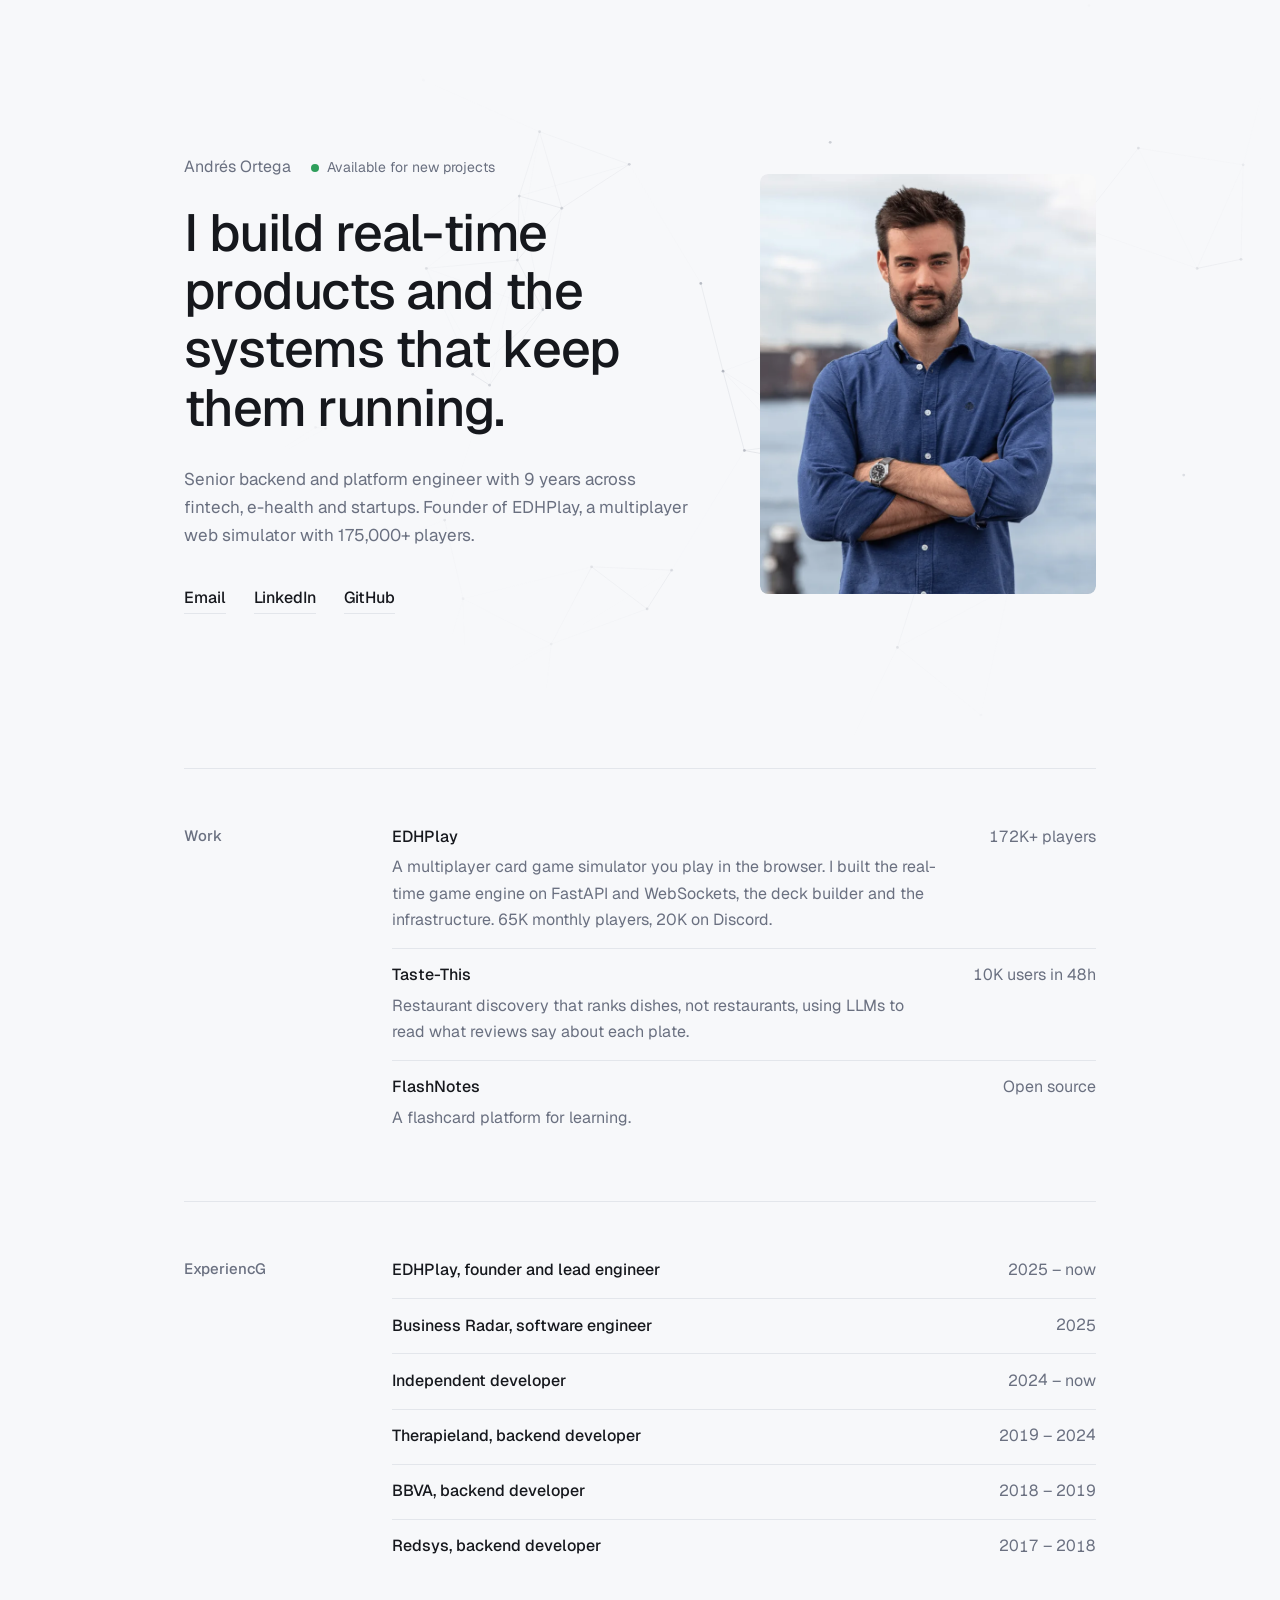
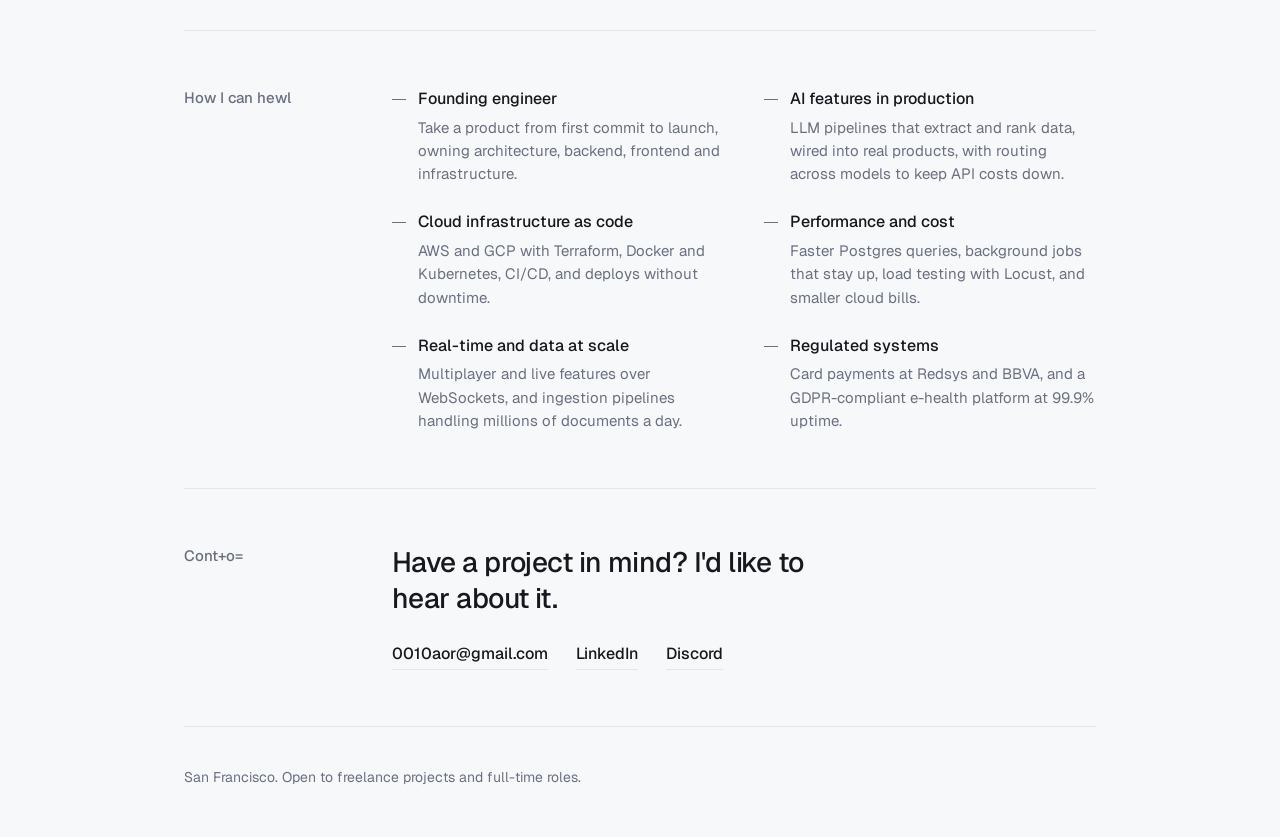
==== commit 0831772b: "Reword founding engineer offer" ====
--- a/index.html
+++ b/index.html
@@ -333,7 +333,7 @@
   <section aria-labelledby="help">
     <h2 id="help" data-scramble>How I can help</h2>
     <ul class="offer">
-      <li><div><b>Founding engineer</b><span>Take a product from idea to paying users, owning architecture, backend, frontend and deploys. I did it with EDHPlay.</span></div></li>
+      <li><div><b>Founding engineer</b><span>Take a product from first commit to launch, owning architecture, backend, frontend and infrastructure.</span></div></li>
       <li><div><b>AI features in production</b><span>LLM pipelines that extract and rank data, wired into real products, with routing across models to keep API costs down.</span></div></li>
       <li><div><b>Cloud infrastructure as code</b><span>AWS and GCP with Terraform, Docker and Kubernetes, CI/CD, and deploys without downtime.</span></div></li>
       <li><div><b>Performance and cost</b><span>Faster Postgres queries, background jobs that stay up, load testing with Locust, and smaller cloud bills.</span></div></li>
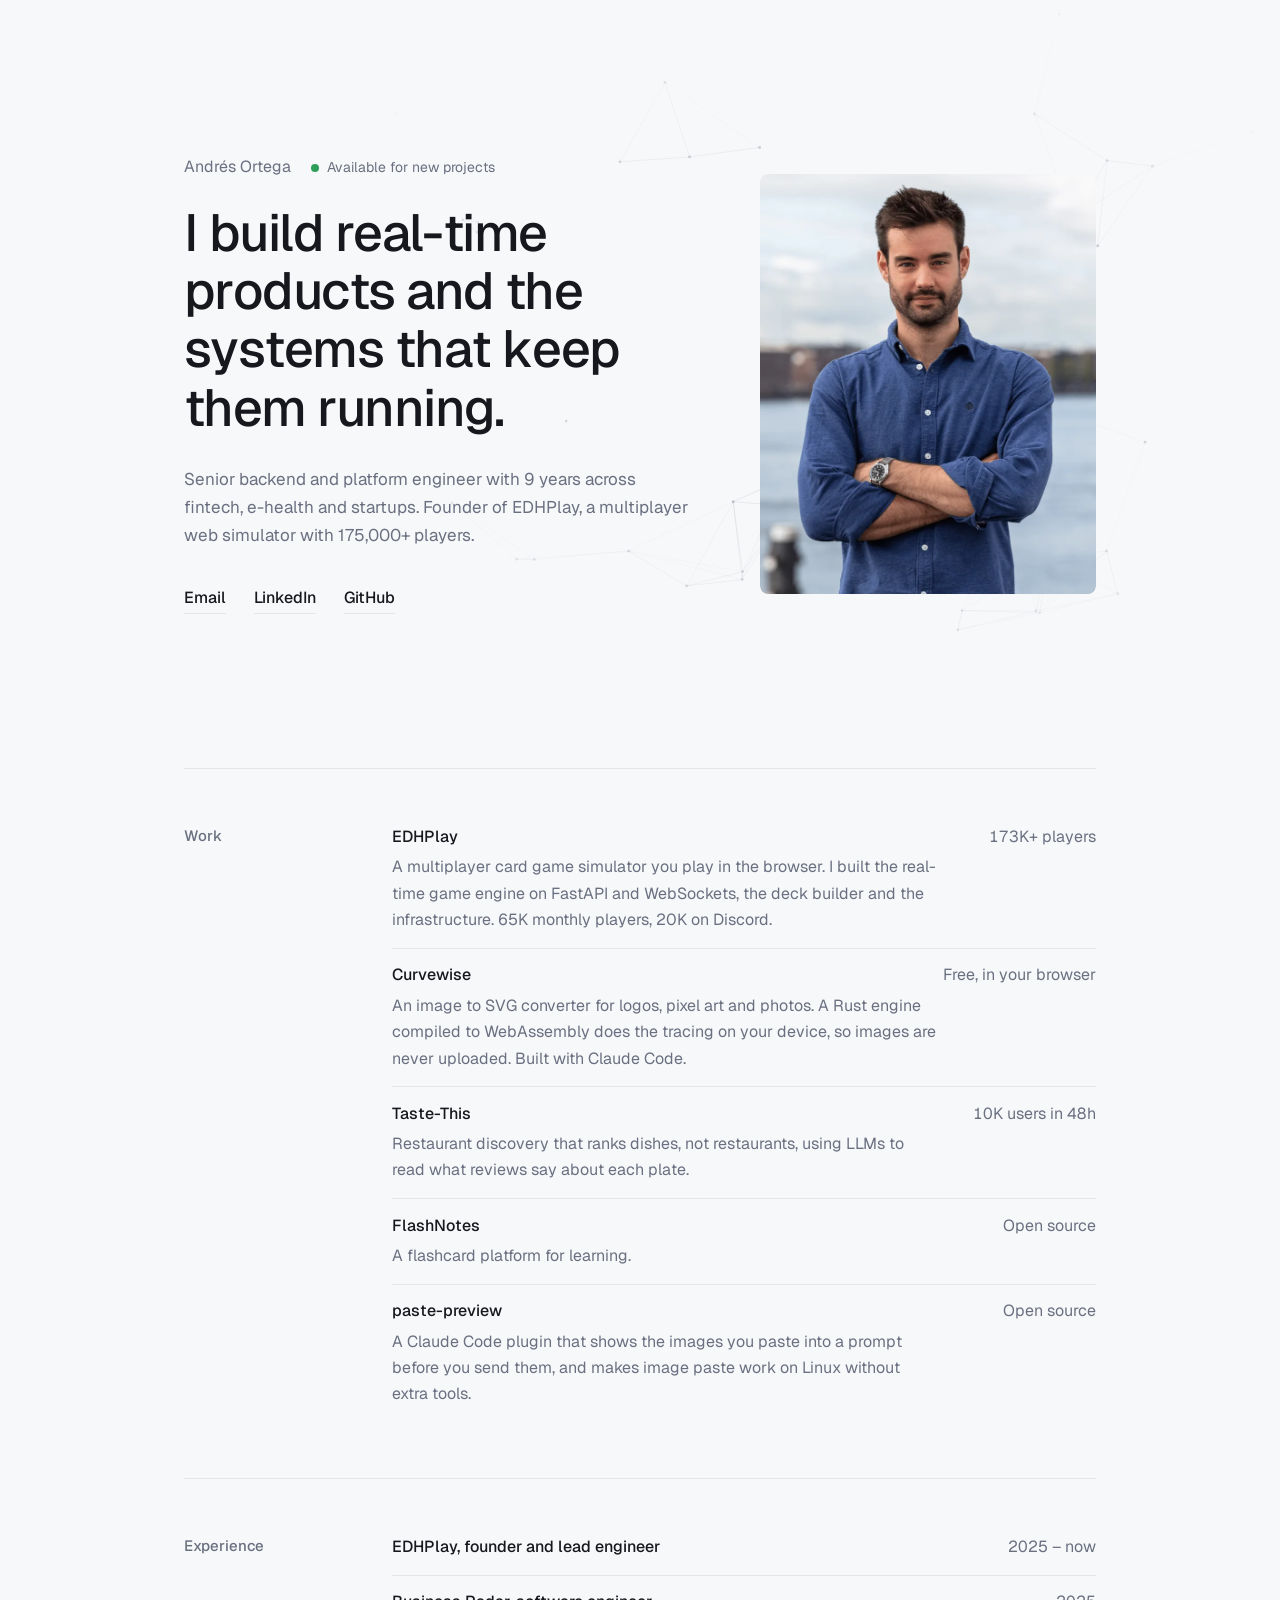
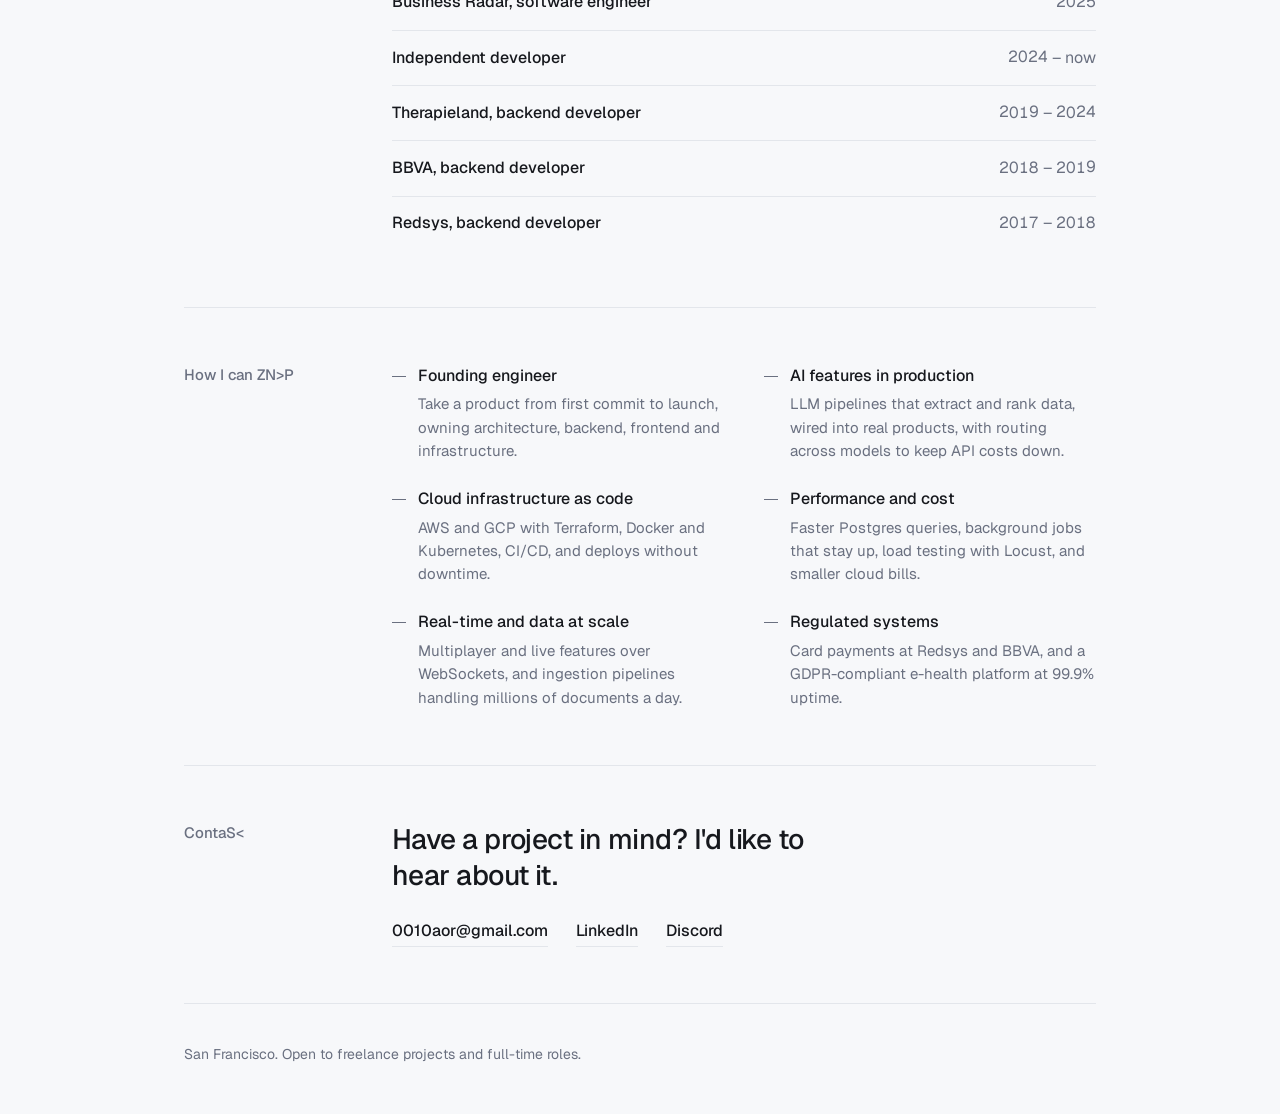
==== commit 0ae60b3e: "Add Curvewise and paste-preview to the work list Co-Authored-By: Claude Opus 5.5 <noreply@anthropic." ====
--- a/index.html
+++ b/index.html
@@ -306,6 +306,11 @@
         <p>A multiplayer card game simulator you play in the browser. I built the real-time game engine on FastAPI and WebSockets, the deck builder and the infrastructure. 65K monthly players, 20K on Discord.</p>
       </li>
       <li>
+        <a href="https://0010aor.github.io/curvewise/" target="_blank" rel="noopener" data-preview="preview-curvewise.webp"><b>Curvewise</b></a>
+        <span class="meta roll"><span>Free, in your browser</span><span aria-hidden="true">0010aor.github.io/curvewise</span></span>
+        <p>An image to SVG converter for logos, pixel art and photos. A Rust engine compiled to WebAssembly does the tracing on your device, so images are never uploaded. Built with Claude Code.</p>
+      </li>
+      <li>
         <b>Taste-This</b>
         <span class="meta">10K users in 48h</span>
         <p>Restaurant discovery that ranks dishes, not restaurants, using LLMs to read what reviews say about each plate.</p>
@@ -314,6 +319,11 @@
         <a href="https://flash-notes.com" target="_blank" rel="noopener" data-preview="preview-flashnotes.webp"><b>FlashNotes</b></a>
         <span class="meta roll"><span>Open source</span><span aria-hidden="true">flash-notes.com</span></span>
         <p>A flashcard platform for learning.</p>
+      </li>
+      <li>
+        <a href="https://github.com/0010aor/claude-paste-preview" target="_blank" rel="noopener" data-preview="preview-paste-preview.webp"><b>paste-preview</b></a>
+        <span class="meta roll"><span>Open source</span><span aria-hidden="true">github.com/0010aor</span></span>
+        <p>A Claude Code plugin that shows the images you paste into a prompt before you send them, and makes image paste work on Linux without extra tools.</p>
       </li>
     </ul>
   </section>
